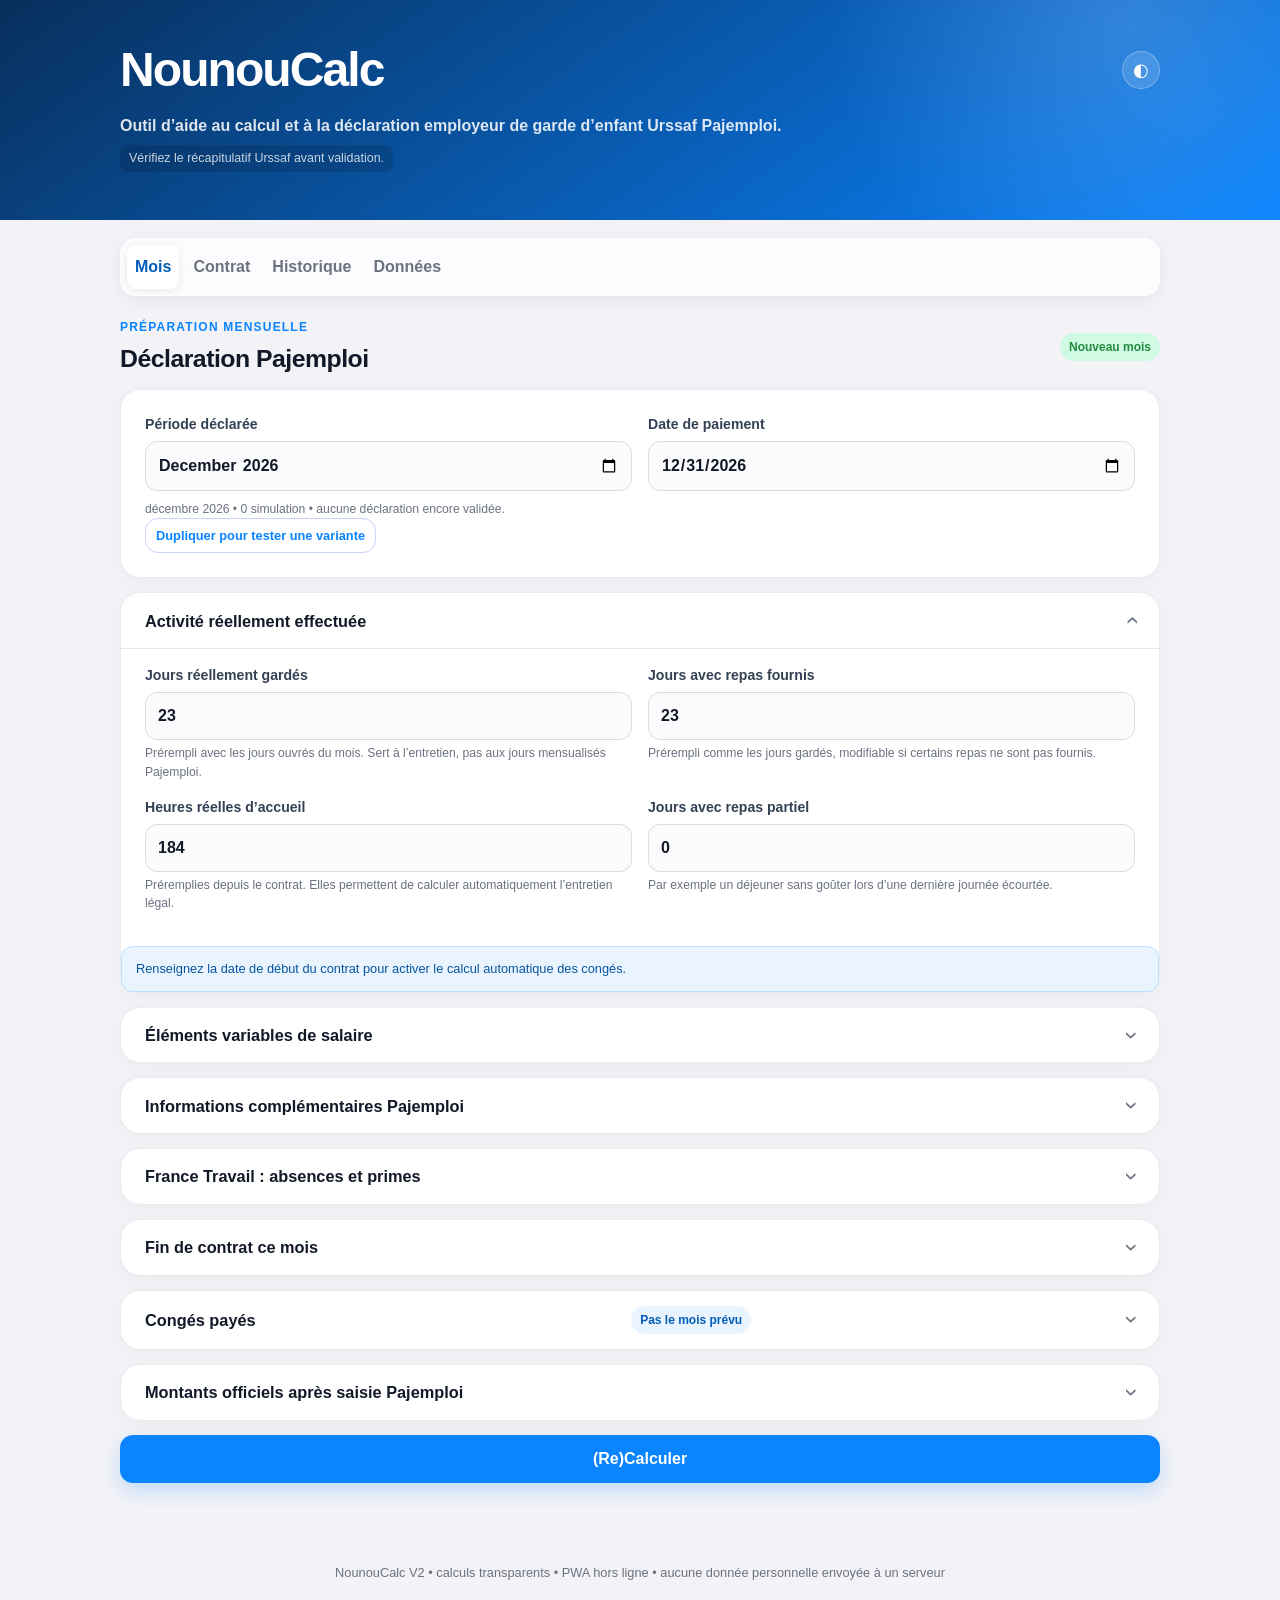
==== index.html @ 221e5086 "fix: unifier la fin de contrat et le CMG" ====
<!doctype html>
<html lang="fr">
<head>
  <meta charset="utf-8">
  <meta name="viewport" content="width=device-width, initial-scale=1">
  <meta name="theme-color" content="#0a84ff">
  <meta name="apple-mobile-web-app-capable" content="yes">
  <meta name="apple-mobile-web-app-status-bar-style" content="black-translucent">
  <meta name="apple-mobile-web-app-title" content="NounouCalc">
  <title>NounouCalc — Assistant Pajemploi</title>
  <script>
    (() => {
      const preference = localStorage.getItem("nounoucalc_theme") || "auto";
      const dark = preference === "dark" || (preference === "auto" && matchMedia("(prefers-color-scheme: dark)").matches);
      document.documentElement.dataset.theme = preference;
      document.documentElement.dataset.themeEffective = dark ? "dark" : "light";
    })();
  </script>
  <link rel="manifest" href="manifest.webmanifest">
  <link rel="icon" href="icons/app-icon.svg" type="image/svg+xml">
  <link rel="apple-touch-icon" sizes="180x180" href="icons/apple-touch-icon.png">
  <link rel="stylesheet" href="styles.css">
</head>
<body>
  <header class="hero">
    <div class="shell">
      <div class="hero-top">
        <h1>NounouCalc</h1>
        <button id="themeToggle" class="theme-toggle" type="button" aria-label="Thème automatique" title="Thème automatique">
          <span id="themeIcon" aria-hidden="true">◐</span>
        </button>
      </div>
      <p class="hero-subtitle">Outil d’aide au calcul et à la déclaration employeur de garde d’enfant Urssaf Pajemploi.</p>
      <p id="notice" class="hero-warning" role="status">Vérifiez le récapitulatif Urssaf avant validation.</p>
    </div>
  </header>

  <main class="shell">
    <nav class="tabs" aria-label="Sections">
      <button class="tab active" data-tab="monthly">
        <svg class="tab-icon" aria-hidden="true" viewBox="0 0 24 24"><path d="M7 3v3m10-3v3M4 9h16M5 5h14a1 1 0 0 1 1 1v14H4V6a1 1 0 0 1 1-1Z"/></svg>
        <span>Mois</span>
      </button>
      <button class="tab" data-tab="contract">
        <svg class="tab-icon" aria-hidden="true" viewBox="0 0 24 24"><path d="M7 3h8l4 4v14H5V3h2Zm8 0v5h4M8 12h8m-8 4h8"/></svg>
        <span>Contrat</span>
      </button>
      <button class="tab" data-tab="history">
        <svg class="tab-icon" aria-hidden="true" viewBox="0 0 24 24"><path d="M4 5h16v16H4V5Zm4-2v4m8-4v4M8 11h8m-8 4h8"/></svg>
        <span>Historique</span>
      </button>
      <button class="tab" data-tab="data">
        <svg class="tab-icon" aria-hidden="true" viewBox="0 0 24 24"><path d="M12 3v12m-4-4 4 4 4-4M5 18v3h14v-3"/></svg>
        <span>Données</span>
      </button>
    </nav>

    <section id="tab-monthly" class="tab-panel active">
      <div class="section-heading">
        <div>
          <p class="eyebrow">Préparation mensuelle</p>
          <h2>Déclaration Pajemploi</h2>
        </div>
        <span id="monthStatus" class="pill">Nouveau mois</span>
      </div>

      <div class="card">
        <div class="form-grid two">
          <label>Période déclarée
            <input id="period" type="month">
          </label>
          <label>Date de paiement
            <input id="paymentDate" type="date">
          </label>
        </div>
        <p id="periodHint" class="hint"></p>
        <button id="newSimulationButton" class="button ghost compact">Dupliquer pour tester une variante</button>
      </div>

      <details class="card collapsible" open>
        <summary>Activité réellement effectuée</summary>
        <div class="form-grid two compact-grid collapsible-body">
          <label>Jours réellement gardés
            <input id="actualDays" type="number" min="0" step="0.5">
            <small>Prérempli avec les jours ouvrés du mois. Sert à l’entretien, pas aux jours mensualisés Pajemploi.</small>
          </label>
          <label>Jours avec repas fournis
            <input id="meals" type="number" min="0" step="1">
            <small>Prérempli comme les jours gardés, modifiable si certains repas ne sont pas fournis.</small>
          </label>
          <label>Heures réelles d’accueil
            <input id="actualCareHours" type="number" min="0" step="0.25">
            <small>Préremplies depuis le contrat. Elles permettent de calculer automatiquement l’entretien légal.</small>
          </label>
          <label>Jours avec repas partiel
            <input id="partialMeals" type="number" min="0" step="1" value="0">
            <small>Par exemple un déjeuner sans goûter lors d’une dernière journée écourtée.</small>
          </label>
        </div>
        <p id="automaticLeaveInfo" class="auto-info"></p>
      </details>

      <details class="card collapsible">
        <summary>Éléments variables de salaire</summary>
        <div class="form-grid two compact-grid collapsible-body">
          <label>Heures complémentaires
            <input id="complementaryHours" type="number" min="0" step="0.25" value="0">
            <small>Au-delà du contrat et jusqu’à 45 h sur la semaine concernée.</small>
          </label>
          <label>Heures majorées supplémentaires
            <input id="extraMajorHours" type="number" min="0" step="0.25" value="0">
            <small>Heures réellement faites au-delà de 45 h, hors base mensualisée.</small>
          </label>
          <label>Déduction d’absence nette
            <input id="absenceDeductionNet" type="number" min="0" step="0.01" value="0">
            <small>À calculer selon la déduction conventionnelle.</small>
          </label>
          <label>Autre élément de salaire net
            <input id="otherSalaryNet" type="number" step="0.01" value="0">
          </label>
          <label>Indemnités kilométriques
            <input id="kilometerAllowance" type="number" min="0" step="0.01" value="0">
          </label>
          <label>Acompte déjà versé
            <input id="advancePaid" type="number" min="0" step="0.01" value="0">
          </label>
          <label>Ajustement semaines ouvrant droit aux congés
            <input id="leaveAdjustmentWeeks" type="number" step="0.01" value="0">
            <small>Laisser 0 normalement. Utiliser seulement pour corriger une absence non assimilée ou un planning particulier.</small>
          </label>
        </div>
      </details>

      <details class="card collapsible">
        <summary>Informations complémentaires Pajemploi</summary>
        <div class="form-grid three compact-grid collapsible-body">
          <label>Heures spécifiques
            <select id="specificHours"><option value="no">Non</option><option value="yes">Oui</option></select>
            <small>Entre 22 h et 6 h, dimanche ou jour férié.</small>
          </label>
          <label>Garde de plus de 24 h consécutives
            <select id="over24Hours"><option value="no">Non</option><option value="yes">Oui</option></select>
          </label>
          <label>Handicap, longue maladie ou inadaptation
            <select id="disabilityCare"><option value="no">Non</option><option value="yes">Oui</option></select>
          </label>
        </div>
      </details>

      <details class="card collapsible">
        <summary>France Travail : absences et primes</summary>
        <div class="collapsible-body">
          <p class="hint">Le temps payé exact vient du bulletin. Les autres champs sont à compléter seulement en cas d’absence, d’arrêt/suspension ou de prime distincte.</p>
          <div class="form-grid two compact-grid">
            <label>Temps de travail payé
              <input id="franceTravailPaidHours" type="number" min="0" step="0.1">
              <small>Heures exactes du bulletin pour l’attestation France Travail.</small>
            </label>
            <label>Heures non intégralement payées
              <input id="unpaidHours" type="number" min="0" step="0.25" value="0">
            </label>
            <label>Jours non intégralement payés
              <input id="unpaidDays" type="number" min="0" step="0.5" value="0">
            </label>
            <label>Nature de l’absence ou suspension
              <select id="absenceType">
                <option value="">Aucune</option>
                <option value="maladie">Arrêt maladie</option>
                <option value="maternite">Congé maternité</option>
                <option value="paternite">Congé paternité / accueil de l’enfant</option>
                <option value="adoption">Congé d’adoption</option>
                <option value="accident_travail">Accident du travail</option>
                <option value="accident_trajet">Accident de trajet</option>
                <option value="activite_partielle">Activité partielle</option>
                <option value="conge_sans_solde">Congé sans solde / convenance personnelle</option>
                <option value="conge_parental">Congé parental</option>
                <option value="autre">Autre événement</option>
              </select>
            </label>
            <label>Début de l’absence
              <input id="absenceStartDate" type="date">
            </label>
            <label>Fin de l’absence
              <input id="absenceEndDate" type="date">
            </label>
            <label>Nature de la prime
              <input id="bonusType" type="text" placeholder="Prime exceptionnelle…">
            </label>
            <label>Prime brute soumise à contributions
              <input id="bonusGross" type="number" min="0" step="0.01" value="0">
            </label>
            <label>Date de paiement de la prime
              <input id="bonusPaymentDate" type="date">
            </label>
          </div>
        </div>
      </details>

      <details class="card collapsible" id="monthlyEndCard">
        <summary>Fin de contrat ce mois</summary>
        <div class="collapsible-body">
          <div class="notice info compact-notice">
            <strong>Tout se fait dans cette dernière déclaration.</strong> Choisissez « Oui », vérifiez la date et le motif, puis utilisez le bouton « (Re)Calculer » en bas de la page. Il n’y a plus de second écran de calcul.
          </div>
          <label class="select-emphasis">S’agit-il de la dernière déclaration du contrat ?
            <select id="isEndContract"><option value="no">Non</option><option value="yes">Oui</option></select>
          </label>
          <div id="monthlyEndFields" class="hidden">
            <div class="form-grid two compact-grid">
              <label>Date de fin du contrat
                <input id="endDateMonthly" type="date">
              </label>
              <label>Motif
                <select id="endReasonMonthly">
                  <option value="employer">Retrait de l’enfant par l’employeur</option>
                  <option value="employee">Démission de la salariée</option>
                  <option value="death">Décès de l’enfant</option>
                  <option value="serious">Faute grave ou lourde</option>
                  <option value="approval">Retrait ou suspension d’agrément</option>
                  <option value="cdd">Fin de CDD</option>
                  <option value="agreement">Autre motif</option>
                </select>
              </label>
              <label>Date de notification de la rupture
                <input id="terminationNotificationDate" type="date">
              </label>
              <label>Situation du préavis
                <select id="noticeStatus">
                  <option value="performed">Préavis effectué et payé</option>
                  <option value="partial">Préavis partiellement effectué</option>
                  <option value="not_performed_paid">Non effectué mais payé</option>
                  <option value="not_performed_unpaid">Non effectué et non payé à la demande de la salariée</option>
                  <option value="not_applicable">Pas de préavis applicable</option>
                </select>
              </label>
              <label>Premier jour du préavis
                <input id="noticeStartDate" type="date">
              </label>
              <label>Dernier jour du préavis
                <input id="noticeEndDate" type="date">
              </label>
            </div>
            <div id="endAutoInfo" class="auto-info"></div>
            <details class="nested-details">
              <summary>Montants calculés automatiquement et détails Pajemploi</summary>
              <div class="form-grid two compact-grid end-fields collapsible-body">
              <label>Prime de précarité nette
                <input id="precariousnessNet" type="number" min="0" step="0.01">
                <small>CDD uniquement.</small>
              </label>
              <label>Indemnité compensatrice de congés payés nette
                <input id="endingCpNetMonthly" type="number" min="0" step="0.01">
              </label>
              <label>Jours de congés soldés
                <input id="endingCpDays" type="number" min="0" step="0.5">
              </label>
              <label>Indemnité compensatrice de préavis nette
                <input id="noticeCompensationNet" type="number" min="0" step="0.01" value="0">
              </label>
              <label>Indemnité de rupture nette
                <input id="ruptureIndemnityNet" type="number" min="0" step="0.01">
              </label>
              <label>Régularisation de salaire nette
                <input id="endingRegularizationNet" type="number" min="0" step="0.01" value="0">
              </label>
              <label>Heures de régularisation à ajouter
                <input id="endingRegularizationHours" type="number" min="0" step="0.01" value="0" readonly>
                <small>Calculées depuis les heures réelles de l’historique.</small>
              </label>
              <label>Jours de régularisation à ajouter
                <input id="endingRegularizationDays" type="number" min="0" step="0.01" value="0" readonly>
                <small>Ajoutés aux jours mensualisés, avec plafond Pajemploi de 31 jours.</small>
              </label>
              </div>
            </details>
            <details class="nested-details">
              <summary>Montants bruts pour France Travail</summary>
              <div class="form-grid two compact-grid collapsible-body">
                <label>Indemnité compensatrice de congés payés brute
                  <input id="endingCpGross" type="number" min="0" step="0.01">
                  <small>Calculée automatiquement ; à vérifier ensuite sur le solde Pajemploi.</small>
                </label>
                <label>Prime de précarité brute
                  <input id="precariousnessGross" type="number" min="0" step="0.01">
                </label>
                <label>Indemnité légale ou conventionnelle de rupture
                  <input id="legalRuptureAmount" type="number" min="0" step="0.01">
                </label>
                <label>Autres indemnités de rupture hors congés et préavis
                  <input id="otherTerminationGross" type="number" min="0" step="0.01" value="0">
                </label>
              </div>
            </details>
            <p class="hint">Les montants sont recalculés automatiquement lorsque vous appuyez sur « (Re)Calculer ». Ils restent modifiables dans le détail si le simulateur officiel Pajemploi fournit une valeur différente.</p>
          </div>
        </div>
      </details>

      <details class="card collapsible" id="cpCard">
        <summary class="card-title-line">
          <span>Congés payés</span>
          <span id="cpMonthPill" class="pill subtle"></span>
        </summary>
        <div class="form-grid two compact-grid collapsible-body">
          <label>Jours de congés payés à déclarer
            <input id="cpDaysDeclared" type="number" min="0" max="30" step="0.5" value="0">
          </label>
          <label>Montant net de congés payé
            <input id="cpPaidNet" type="number" min="0" step="0.01" value="0">
          </label>
          <label>Période d’acquisition des droits payés
            <select id="cpReferenceKey"></select>
            <small>En juin, il s’agit normalement de la période terminée le 31 mai.</small>
          </label>
        </div>
        <p id="cpHint" class="hint"></p>
      </details>

      <details class="card collapsible">
        <summary>Montants officiels après saisie Pajemploi</summary>
        <div class="collapsible-body">
        <p class="hint">Ces trois montants sont facultatifs et se recopient après la déclaration. Ils ne servent pas à confirmer une simulation.</p>
        <label>Salaire brut officiel du mois <span class="optional">(facultatif)</span>
          <input id="officialGross" type="number" min="0" step="0.01" placeholder="À recopier après la déclaration">
          <small>Montant du bulletin Pajemploi. Il est utilisé pour toute la durée du contrat, mois de fin compris.</small>
        </label>
        <div class="form-grid two compact-grid">
          <label>CMG rémunération calculé par Pajemploi <span class="optional">(après validation)</span>
            <input id="officialCmg" type="number" min="0" step="0.01">
          </label>
          <label>Montant réellement prélevé par Pajemploi+ <span class="optional">(après validation)</span>
            <input id="officialPajemploiDebit" type="number" min="0" step="0.01">
          </label>
        </div>
        <label>Note du mois <span class="optional">(facultatif)</span>
          <textarea id="monthNote" rows="2" placeholder="Adaptation, absence, régularisation…"></textarea>
        </label>
        </div>
      </details>

      <button id="calculateButton" class="button primary">(Re)Calculer</button>

      <section id="results" class="results hidden" aria-live="polite">
        <div class="section-heading">
          <div>
            <p class="eyebrow">Copie de saisie</p>
            <h2>Valeurs à reporter sur Pajemploi</h2>
          </div>
          <button id="printMonthly" class="button ghost compact">Imprimer</button>
        </div>

        <div id="officialConfirmation" class="card official-confirmation">
          <div>
            <strong id="officialConfirmationTitle">Simulation non confirmée</strong>
            <p id="officialConfirmationText">Comparez les valeurs ci-dessous à Pajemploi, puis confirmez uniquement la version réellement saisie.</p>
          </div>
          <button id="confirmOfficialButton" class="button secondary" type="button">Confirmer la saisie sur Pajemploi</button>
        </div>

        <div class="declaration-grid">
          <article class="metric featured">
            <span>Jours d’activité mensualisés</span>
            <strong id="outDeclaredDays">—</strong>
            <small id="outExactDays"></small>
          </article>
          <article class="metric">
            <span>Heures normales mensualisées</span>
            <strong id="outNormalHours">—</strong>
            <small id="outExactNormalHours"></small>
          </article>
          <article class="metric">
            <span>Heures complémentaires</span>
            <strong id="outComplementaryHours">—</strong>
          </article>
          <article class="metric">
            <span>Heures majorées</span>
            <strong id="outMajorHours">—</strong>
            <small id="outMajorBreakdown"></small>
          </article>
          <article class="metric">
            <span>Jours de congés payés</span>
            <strong id="outCpDays">—</strong>
          </article>
          <article class="metric featured">
            <span>Salaire net déclaré</span>
            <strong id="outNetSalary">—</strong>
            <small>Hors indemnités d’entretien et de repas</small>
          </article>
          <article class="metric">
            <span id="outCmgLabel">CMG rémunération estimé</span>
            <strong id="outCmg">—</strong>
            <small>Estimation 2026, le calcul Pajemploi fait foi</small>
          </article>
          <article class="metric featured">
            <span>Reste à charge estimé après CMG</span>
            <strong id="outFamilyCost">—</strong>
            <small id="outCmgDetail"></small>
          </article>
        </div>

        <div id="outEndBreakdownCard" class="card breakdown hidden">
          <h3>Rubrique « Indemnités de fin de contrat »</h3>
          <div id="outEndBreakdown"></div>
        </div>

        <div class="card breakdown">
          <h3>Détail du calcul du salaire</h3>
          <div id="salaryBreakdown"></div>
        </div>

        <div class="totals">
          <div><span>Indemnité d’entretien</span><strong id="outMaintenance">—</strong></div>
          <div><span>Indemnité de repas</span><strong id="outMeals">—</strong></div>
          <div><span>Indemnités kilométriques</span><strong id="outKilometers">—</strong></div>
          <div><span>Acompte déjà versé</span><strong id="outAdvance">—</strong></div>
          <div class="grand-total"><span>Total à verser</span><strong id="outTotal">—</strong></div>
        </div>

        <div class="card breakdown">
          <h3>Questions complémentaires</h3>
          <div id="additionalAnswers"></div>
        </div>

        <div class="card cp-summary">
          <h3>Compteur de congés — <span id="outReferencePeriod"></span></h3>
          <div class="progress"><span id="cpProgress"></span></div>
          <p>Ce mois : <strong id="outCpMonthAcquired">—</strong> jours bruts acquis automatiquement.</p>
          <p>Période : <strong id="outCpAcquired">—</strong> jours acquis, dont <strong id="outCpPaid">—</strong> jours déjà déclarés payés.</p>
          <p>Depuis le début du contrat : <strong id="outCpGlobalAcquired">—</strong> acquis • <strong id="outCpGlobalPaid">—</strong> payés • <strong id="outCpGlobalRemaining">—</strong> restant à rémunérer.</p>
        </div>
      </section>
    </section>

    <section id="tab-contract" class="tab-panel">
      <div class="section-heading">
        <div>
          <p class="eyebrow">Paramètres durables</p>
          <h2>Contrat et données administratives</h2>
        </div>
        <button id="calculationInfoButton" class="calculation-info-button" type="button" aria-haspopup="dialog" aria-controls="calculationInfoModal">
          <span aria-hidden="true">i</span>
          <strong>Règles de calcul</strong>
        </button>
      </div>

      <div class="card">
        <h3>Contrat</h3>
        <div class="form-grid two">
          <label>Date de début du contrat
            <input id="startDate" type="date">
          </label>
          <label>Nature du contrat
            <select id="contractType">
              <option value="CDI">CDI</option>
              <option value="CDD">CDD</option>
            </select>
          </label>
          <label>Numéro de contrat France Travail
            <input id="contractNumber" type="text" value="00000">
            <small>France Travail demande « 00000 » si aucun numéro n’existe.</small>
          </label>
          <label>Dernier emploi tenu
            <input id="lastJobTitle" type="text" value="Assistante maternelle agréée">
          </label>
          <label>Semaines programmées sur 12 mois
            <input id="weeksPerYear" type="number" min="1" max="52" step="1" value="46">
            <small>52 semaines, ou 46 semaines et moins.</small>
          </label>
          <label>Jours d’accueil par semaine
            <input id="daysPerWeek" type="number" min="0.5" max="7" step="0.5" value="5">
          </label>
          <label>Heures normales par semaine
            <input id="normalHoursPerWeek" type="number" min="0" max="45" step="0.25" value="40">
            <small>Part contractuelle jusqu’à 45 h.</small>
          </label>
          <label>Heures majorées contractuelles par semaine
            <input id="majorHoursPerWeek" type="number" min="0" step="0.25" value="0">
            <small>Part contractuelle au-delà de 45 h.</small>
          </label>
        </div>
        <div id="contractPreview" class="formula-preview"></div>
      </div>

      <div class="card">
        <h3>Rémunération</h3>
        <div class="form-grid three">
          <label>Taux horaire net
            <input id="netHourlyRate" type="number" min="0" step="0.01" value="4">
          </label>
          <label>Taux horaire brut estimé
            <input id="grossHourlyRate" type="number" min="0" step="0.0001" readonly>
            <small>Calculé automatiquement à partir du net. Le brut du bulletin Pajemploi reste prioritaire.</small>
          </label>
          <label>Majoration au-delà de 45 h
            <input id="majorMarkup" type="number" min="0" step="0.01" value="25">
            <small>Pourcentage prévu au contrat.</small>
          </label>
          <label>Majoration heures complémentaires
            <input id="complementaryMarkup" type="number" min="0" step="0.01" value="0">
            <small>Seulement si elle est écrite au contrat.</small>
          </label>
          <label>Entretien contractuel / journée habituelle
            <input id="maintenanceRate" type="number" min="0" step="0.01" value="0">
            <small>Laisser 0 pour appliquer automatiquement le minimum légal selon les heures réelles.</small>
          </label>
          <label>Repas complet / jour
            <input id="mealRate" type="number" min="0" step="0.01" value="4">
          </label>
          <label>Repas partiel / jour
            <input id="partialMealRate" type="number" min="0" step="0.01" value="0">
            <small>Facultatif : déjeuner ou goûter seul, selon le contrat.</small>
          </label>
          <label>Enfants de moins de 15 ans à charge de la salariée
            <input id="employeeDependentChildrenUnder15" type="number" min="0" step="1" value="0">
            <small>Pour les éventuels 2 jours supplémentaires par enfant, dans la limite de 30 jours.</small>
          </label>
        </div>
      </div>

      <div class="card">
        <h3>Modalité de paiement des congés</h3>
        <div class="form-grid two">
          <label>Mode prévu au contrat
            <select id="cpPaymentMode">
              <option value="june">En une fois au mois choisi</option>
              <option value="main_leave">Lors de la prise principale</option>
              <option value="as_taken">Au fur et à mesure de la prise</option>
              <option value="included_52">Accueil sur 52 semaines</option>
            </select>
          </label>
          <label>Mois du versement unique
            <select id="cpPaymentMonth">
              <option value="1">Janvier</option><option value="2">Février</option>
              <option value="3">Mars</option><option value="4">Avril</option>
              <option value="5">Mai</option><option value="6" selected>Juin</option>
              <option value="7">Juillet</option><option value="8">Août</option>
              <option value="9">Septembre</option><option value="10">Octobre</option>
              <option value="11">Novembre</option><option value="12">Décembre</option>
            </select>
          </label>
        </div>
      </div>

      <div class="card">
        <h3>Identité</h3>
        <div class="form-grid two">
          <label>Employeur
            <input id="employerName" type="text" placeholder="Prénom Nom">
          </label>
          <label>N° Pajemploi employeur
            <input id="employerPajemploi" type="text">
          </label>
          <label>Téléphone employeur
            <input id="employerPhone" type="tel">
          </label>
          <label>Date de naissance employeur
            <input id="employerBirthDate" type="date">
          </label>
          <label>Adresse employeur
            <textarea id="employerAddress" rows="2"></textarea>
          </label>
          <label>Second employeur <span class="optional">(facultatif)</span>
            <input id="secondaryEmployerName" type="text" placeholder="Prénom Nom">
          </label>
          <label>Téléphone second employeur
            <input id="secondaryEmployerPhone" type="tel">
          </label>
          <label>Date de naissance second employeur
            <input id="secondaryEmployerBirthDate" type="date">
          </label>
          <label>Adresse second employeur
            <textarea id="secondaryEmployerAddress" rows="2"></textarea>
          </label>
          <label>Assistante maternelle
            <input id="employeeName" type="text" placeholder="Prénom Nom">
          </label>
          <label>N° salarié / Sécurité sociale
            <input id="employeeNumber" type="text">
          </label>
          <label>Adresse assistante maternelle
            <textarea id="employeeAddress" rows="2"></textarea>
          </label>
          <label>Date de naissance assistante maternelle
            <input id="employeeBirthDate" type="date">
          </label>
          <label>Lieu de naissance
            <input id="employeeBirthPlace" type="text">
          </label>
          <label>Département de naissance
            <input id="employeeBirthDepartment" type="text" placeholder="95">
          </label>
          <label>Nationalité
            <select id="employeeNationality">
              <option value="france">Française</option>
              <option value="ue">Union européenne</option>
              <option value="eee">EEE hors UE</option>
              <option value="hors_ue_eee">Hors UE / EEE</option>
            </select>
          </label>
          <label>Caisse de retraite complémentaire
            <input id="employeeRetirementFund" type="text" value="Régime unifié AGIRC-ARRCO">
          </label>
          <label>N° d’agrément
            <input id="approvalNumber" type="text">
          </label>
          <label>Enfant gardé
            <input id="childName" type="text" value="Noa">
          </label>
          <label>Date de naissance de l’enfant
            <input id="childBirthDate" type="date">
          </label>
        </div>
      </div>

      <div class="card">
        <h3>Estimation du CMG emploi direct</h3>
        <div class="form-grid three">
          <label>Appliquer ces ressources à partir de
            <input id="cmgEffectivePeriod" type="month">
            <small>Les mois antérieurs conservent leur ancien barème et leurs montants confirmés.</small>
          </label>
          <label>Ressources annuelles CAF de l’année N−2
            <input id="annualResourcesN2" type="number" min="0" step="1">
            <small>Montant “ressources prises en compte pour le CMG” visible dans Mon Compte CAF, pas le quotient familial.</small>
          </label>
          <label>Nombre d’enfants à charge
            <input id="dependentChildren" type="number" min="1" max="20" step="1" value="1">
          </label>
          <label>Un enfant ouvre droit à l’AEEH
            <select id="aeeh"><option value="no">Non</option><option value="yes">Oui</option></select>
          </label>
        </div>
        <p class="hint">Pour une déclaration en 2026, la CAF utilise en principe les ressources 2024 (N−2), mensualisées. Sans ce montant, NounouCalc n’affiche plus de faux reste à charge. Le résultat reste une estimation : Pajemploi calcule le montant définitif.</p>
        <details class="nested-details">
          <summary>Historique des ressources CMG</summary>
          <div id="cmgHistoryList" class="collapsible-body"></div>
        </details>
      </div>

      <button id="saveContractButton" class="button primary">Enregistrer le contrat</button>
    </section>

    <section id="tab-history" class="tab-panel">
      <div class="section-heading">
        <div>
          <p class="eyebrow">Archive locale</p>
          <h2>Historique des déclarations</h2>
        </div>
        <button id="printDossierButton" class="button secondary compact">Imprimer le dossier employeur</button>
      </div>
      <div id="historyEmpty" class="empty">Aucune déclaration enregistrée.</div>
      <div id="historyList" class="history-list"></div>
    </section>

    <section id="tab-data" class="tab-panel">
      <div class="section-heading">
        <div>
          <p class="eyebrow">Portabilité</p>
          <h2>Sauvegarde des données</h2>
        </div>
      </div>
      <div class="card">
        <p>Exporter ou restaurer une copie complète du contrat, des réglages, des simulations et de tous les mois enregistrés.</p>
        <div class="button-row">
          <button id="exportButton" class="button primary">Exporter la sauvegarde JSON</button>
          <label class="button secondary file-button">Importer une sauvegarde
            <input id="importFile" type="file" accept="application/json">
          </label>
        </div>
      </div>
      <div class="card danger-zone">
        <h3>Zone sensible</h3>
        <button id="resetButton" class="button danger">Effacer toutes les données locales</button>
      </div>
    </section>
  </main>

  <div id="calculationInfoModal" class="info-modal" role="dialog" aria-modal="true" aria-labelledby="calculationInfoTitle" aria-hidden="true" hidden>
    <div class="info-modal-sheet">
      <header class="info-modal-header">
        <div>
          <p class="eyebrow">Mémo officiel</p>
          <h2 id="calculationInfoTitle">Comprendre les calculs</h2>
        </div>
        <button id="closeCalculationInfo" class="info-modal-close" type="button" aria-label="Fermer les règles de calcul">×</button>
      </header>

      <div class="info-modal-content">
        <p class="info-modal-intro">
          NounouCalc conserve les valeurs exactes pour calculer le salaire, puis applique seulement à la fin les arrondis nécessaires aux cases entières de Pajemploi.
        </p>

        <article class="calculation-rule">
          <span class="calculation-rule-number">1</span>
          <div>
            <h3>Mensualisation du contrat</h3>
            <p>Sur 52 semaines : base hebdomadaire × 52 ÷ 12. Sur 46 semaines ou moins : base hebdomadaire × semaines programmées ÷ 12. Les décimales restent utilisées pour calculer le salaire.</p>
            <div class="formula-chip">Exemple : 5 jours × 46 ÷ 12 = 19,1667 jours mensualisés</div>
            <a href="https://www.urssaf.fr/accueil/particulier/particulier-employeur/embaucher-un-salarie/remunerer-salarie-domicile.html" target="_blank" rel="noopener noreferrer">Voir les exemples officiels Urssaf <span aria-hidden="true">↗</span></a>
          </div>
        </article>

        <article class="calculation-rule">
          <span class="calculation-rule-number">2</span>
          <div>
            <h3>Jours d’activité à déclarer</h3>
            <p>Pour une garde mensualisée, Pajemploi demande les jours mensualisés, pas les jours réellement gardés. NounouCalc arrondit le résultat à l’entier supérieur pour la case Pajemploi.</p>
            <div class="formula-chip">19,1667 jours → 20 jours à déclarer</div>
            <p class="rule-note">Les jours réellement gardés restent séparés : ils servent notamment aux indemnités d’entretien et de repas.</p>
            <a href="https://www.urssaf.fr/accueil/services/services-particuliers/service-pajemploi/declarer-service-pajemploi.html" target="_blank" rel="noopener noreferrer">Lire « Comment déclarer avec Pajemploi ? » <span aria-hidden="true">↗</span></a>
          </div>
        </article>

        <article class="calculation-rule">
          <span class="calculation-rule-number">3</span>
          <div>
            <h3>Heures normales mensualisées</h3>
            <p>Les heures exactes servent au salaire. Pour la case entière Pajemploi, les heures mensualisées sont arrondies à l’entier le plus proche.</p>
            <div class="formula-chip">40 h × 46 ÷ 12 = 153,3333 h → 153 h à déclarer</div>
            <a href="https://www.urssaf.fr/accueil/particulier/particulier-employeur/embaucher-un-salarie/remunerer-salarie-domicile.html" target="_blank" rel="noopener noreferrer">Voir les formules Urssaf <span aria-hidden="true">↗</span></a>
          </div>
        </article>

        <article class="calculation-rule">
          <span class="calculation-rule-number">4</span>
          <div>
            <h3>Salaire net mensuel</h3>
            <p>Le salaire est calculé avec les heures mensuelles exactes, avant l’arrondi déclaratif. Les heures complémentaires et les heures majorées sont ajoutées séparément avec leur taux applicable.</p>
            <div class="formula-chip">Salaire = heures exactes × taux net + majorations − déductions</div>
            <a href="https://www.urssaf.fr/accueil/services/services-particuliers/service-pajemploi/declarer-service-pajemploi.html" target="_blank" rel="noopener noreferrer">Consulter le guide de déclaration Urssaf <span aria-hidden="true">↗</span></a>
          </div>
        </article>

        <article class="calculation-rule">
          <span class="calculation-rule-number">5</span>
          <div>
            <h3>Heures complémentaires et majorées</h3>
            <p>Les heures faites au-delà du contrat jusqu’à 45 heures hebdomadaires sont complémentaires. Celles effectuées au-delà de 45 heures sont majorées. Pajemploi possède une case distincte pour chacune.</p>
            <a href="https://www.urssaf.fr/accueil/services/services-particuliers/service-pajemploi/declarer-service-pajemploi.html" target="_blank" rel="noopener noreferrer">Voir les champs Pajemploi officiels <span aria-hidden="true">↗</span></a>
          </div>
        </article>

        <article class="calculation-rule">
          <span class="calculation-rule-number">6</span>
          <div>
            <h3>Indemnité d’entretien</h3>
            <p>Elle est calculée avec les heures réellement gardées. NounouCalc retient le montant le plus favorable entre le minimum légal proratisé, le plancher journalier de 2,65 € et le montant contractuel proratisé.</p>
            <div class="formula-chip">Minimum 9 h : 3,83 € de janvier à mai 2026, puis 3,92 € depuis juin 2026</div>
            <a href="https://www.urssaf.fr/accueil/outils-documentation/taux-baremes/taux-baremes-assistant-maternel.html" target="_blank" rel="noopener noreferrer">Consulter le barème Urssaf à jour <span aria-hidden="true">↗</span></a>
          </div>
        </article>

        <article class="calculation-rule">
          <span class="calculation-rule-number">7</span>
          <div>
            <h3>Repas et autres indemnités</h3>
            <p>Il n’existe pas de tarif national unique pour les repas. L’application multiplie le nombre réel de repas complets ou partiels par les tarifs inscrits au contrat. Aucun repas n’est compté lorsqu’il est fourni par le parent.</p>
            <a href="https://www.urssaf.fr/files/live/sites/urssaffr/files/outils-documentation/formulaires-modeles/Contrat-CDI-Pajemploi-Ama.pdf" target="_blank" rel="noopener noreferrer">Voir le modèle officiel de contrat Pajemploi <span aria-hidden="true">↗</span></a>
          </div>
        </article>

        <article class="calculation-rule">
          <span class="calculation-rule-number">8</span>
          <div>
            <h3>Congés payés</h3>
            <p>Une période complète ouvre 2,5 jours ouvrables par mois effectif. En année incomplète, l’acquisition est calculée par équivalents de quatre semaines. À la clôture de la période, les jours acquis sont arrondis au jour supérieur.</p>
            <p>Le montant payé est le plus favorable entre le maintien de salaire et le dixième de la rémunération brute de référence.</p>
            <a href="https://www.urssaf.fr/accueil/particulier/particulier-employeur/gerer-les-absences/gestion-conges-payes.html" target="_blank" rel="noopener noreferrer">Lire les règles de congés Urssaf <span aria-hidden="true">↗</span></a>
          </div>
        </article>

        <article class="calculation-rule">
          <span class="calculation-rule-number">9</span>
          <div>
            <h3>Absence non rémunérée</h3>
            <p>La déduction ne se fait pas avec une simple valeur journalière moyenne. Elle compare les heures d’absence aux heures qui auraient réellement dû être effectuées dans le mois.</p>
            <div class="formula-chip">Salaire mensualisé − (salaire mensualisé × heures d’absence ÷ heures prévues dans le mois)</div>
            <a href="https://www.urssaf.fr/accueil/particulier/particulier-employeur/embaucher-un-salarie/contrat-travail-salarie-domicile.html" target="_blank" rel="noopener noreferrer">Voir la formule officielle Urssaf <span aria-hidden="true">↗</span></a>
          </div>
        </article>

        <article class="calculation-rule">
          <span class="calculation-rule-number">10</span>
          <div>
            <h3>Fin de contrat</h3>
            <p>Les congés restants sont recalculés jusqu’à la date de fin. Sur 46 semaines ou moins, la régularisation ne peut être qu’à l’avantage de la salariée.</p>
            <p>À partir de neuf mois, l’indemnité de rupture d’un CDI correspond à 1/80 de tous les salaires bruts reçus pendant le contrat, mois de fin inclus. Les éléments ayant le caractère de salaire entrent dans cette base une seule fois. Si le brut officiel du dernier mois contient déjà la régularisation, elle n’est pas rajoutée. Les congés compensateurs présentés séparément par Pajemploi sont ajoutés. Entretien, repas et indemnité de rupture elle-même sont exclus.</p>
            <div class="formula-chip">Base = salaires bruts de toute la période + éléments bruts séparés non déjà compris</div>
            <p>Lorsqu’une régularisation de salaire est due, ses heures et jours non encore déclarés sont ajoutés aux valeurs mensualisées du dernier mois. Le nombre de jours est limité à 31, maximum accepté par Pajemploi.</p>
            <div class="formula-chip">Heures à ajouter = régularisation nette ÷ taux horaire net normal</div>
            <a href="https://www.service-public.gouv.fr/particuliers/vosdroits/F16842" target="_blank" rel="noopener noreferrer">Consulter la fiche officielle Service-Public <span aria-hidden="true">↗</span></a>
          </div>
        </article>

        <article class="calculation-rule">
          <span class="calculation-rule-number">11</span>
          <div>
            <h3>CMG et reste à charge</h3>
            <p>Depuis septembre 2025, le CMG emploi direct dépend des ressources CAF N−2, du nombre d’enfants à charge, du nombre d’heures et du coût horaire réel, qui inclut salaire, entretien et repas. Les éléments de fin soumis à cotisations sont pris en compte même lorsqu’ils ont leur propre case. Seule l’indemnité de rupture, déclarée séparément et exonérée, reste hors CMG. Pour 2026, NounouCalc utilise le coût horaire de référence de 4,91 € et le plafond assistant maternel de 8,09 €.</p>
            <p>Chaque nouveau montant de ressources est enregistré avec son mois d’effet. Il ne modifie jamais les déclarations Pajemploi déjà confirmées et ne s’applique qu’aux mois concernés et suivants.</p>
            <p class="rule-note">Les ressources sont indispensables. Si elles ne sont pas renseignées, l’application affiche « À renseigner » au lieu d’utiliser arbitrairement la borne minimale.</p>
            <a href="https://www.urssaf.fr/accueil/particulier/particulier-employeur/declarer-votre-salarie/particulier-aides-exonerations.html" target="_blank" rel="noopener noreferrer">Voir la formule officielle Urssaf <span aria-hidden="true">↗</span></a>
          </div>
        </article>

        <div class="info-modal-warning">
          Ces résumés expliquent les calculs de NounouCalc. En cas de situation particulière ou d’écart, le récapitulatif et le bulletin produits par l’Urssaf service Pajemploi restent la référence.
        </div>
      </div>
    </div>
  </div>

  <footer class="shell">
    <p>NounouCalc V2 • calculs transparents • PWA hors ligne • aucune donnée personnelle envoyée à un serveur</p>
  </footer>

  <template id="historyItemTemplate">
    <article class="history-item">
      <div>
        <strong class="history-period"></strong>
        <span class="history-note"></span>
      </div>
      <div class="history-numbers"></div>
      <div class="history-actions">
        <button class="button ghost compact history-edit">Ouvrir</button>
        <button class="button secondary compact history-official">Valider Pajemploi</button>
        <button class="button danger ghost compact history-delete">Supprimer</button>
      </div>
    </article>
  </template>

  <script type="module" src="app.js"></script>
</body>
</html>
---- styles.css ----
:root {
  --ink: #111827;
  --muted: #6b7280;
  --line: #e5e7eb;
  --surface: #fff;
  --canvas: #f2f2f7;
  --primary: #0a84ff;
  --primary-dark: #0066cc;
  --primary-soft: #eaf4ff;
  --green: #248a3d;
  --danger: #b42318;
  --warning: #92400e;
  --shadow: 0 8px 26px rgba(15, 23, 42, .06);
}

* { box-sizing: border-box; }
html { scroll-behavior: smooth; }
body {
  margin: 0;
  color: var(--ink);
  background: var(--canvas);
  font-family: Inter, ui-sans-serif, -apple-system, BlinkMacSystemFont, "Segoe UI", sans-serif;
  line-height: 1.5;
  -webkit-text-size-adjust: 100%;
}
.shell { width: min(1040px, calc(100% - 32px)); margin-inline: auto; }
.hero {
  color: white;
  padding: 34px 0 48px;
  background:
    radial-gradient(circle at 88% 10%, rgba(255,255,255,.16), transparent 26%),
    linear-gradient(145deg, #082f5c, #0a84ff);
}
.hero h1 { margin: 0; font-size: clamp(1.9rem, 7vw, 3rem); letter-spacing: -.04em; }
.hero p { max-width: 760px; color: rgba(255,255,255,.86); }
.hero-top { display: flex; align-items: center; justify-content: space-between; gap: 14px; }
.hero-subtitle { margin: 8px 0 0; font-weight: 650; }
.hero-warning {
  width: fit-content;
  margin: 7px 0 0;
  padding: 4px 9px;
  border-radius: 8px;
  color: rgba(255,255,255,.78) !important;
  background: rgba(0,0,0,.13);
  font-size: .78rem;
}
.theme-toggle {
  display: grid;
  flex: 0 0 auto;
  width: 38px;
  height: 38px;
  place-items: center;
  border: 1px solid rgba(255,255,255,.28);
  border-radius: 999px;
  color: white;
  background: rgba(255,255,255,.14);
  font: inherit;
  font-size: 18px;
  cursor: pointer;
  backdrop-filter: blur(12px);
  -webkit-backdrop-filter: blur(12px);
}
.theme-toggle:active { transform: scale(.94); }
.eyebrow {
  margin: 0 0 4px;
  color: var(--primary);
  font-size: .75rem;
  font-weight: 800;
  letter-spacing: .1em;
  text-transform: uppercase;
}
.hero .eyebrow { color: rgba(255,255,255,.7); }
main { padding-bottom: 48px; }
.notice {
  padding: 14px 16px;
  border: 1px solid rgba(10,132,255,.18);
  border-radius: 16px;
  color: #064f96;
  background: rgba(255,255,255,.9);
  box-shadow: 0 6px 22px rgba(15,23,42,.05);
}
.notice.warning { margin-bottom: 16px; color: var(--warning); border-color: #fed7aa; background: #fff7ed; }
.tabs {
  display: flex;
  gap: 6px;
  margin: 18px 0;
  padding: 6px;
  overflow-x: auto;
  border: 1px solid rgba(255,255,255,.7);
  border-radius: 16px;
  background: rgba(255,255,255,.72);
  box-shadow: 0 4px 18px rgba(15,23,42,.06);
  backdrop-filter: saturate(180%) blur(18px);
  -webkit-backdrop-filter: saturate(180%) blur(18px);
  scroll-snap-type: x proximity;
  -webkit-overflow-scrolling: touch;
  scrollbar-width: none;
}
.tabs::-webkit-scrollbar { display: none; }
.tab {
  min-width: 0;
  padding: 10px 8px;
  border: 0;
  border-radius: 9px;
  color: var(--muted);
  background: transparent;
  font: inherit;
  font-weight: 700;
  cursor: pointer;
  scroll-snap-align: start;
}
.tab-icon {
  display: none;
  width: 23px;
  height: 23px;
  fill: none;
  stroke: currentColor;
  stroke-width: 1.8;
  stroke-linecap: round;
  stroke-linejoin: round;
}
.tab.active { color: #005eb8; background: white; box-shadow: 0 2px 8px rgba(15,23,42,.08); }
.tab-panel { display: none; }
.tab-panel.active { display: block; animation: reveal .18s ease-out; }
@keyframes reveal { from { opacity: 0; transform: translateY(5px); } }
.section-heading {
  display: flex;
  align-items: center;
  justify-content: space-between;
  gap: 16px;
  margin: 22px 0 12px;
}
.calculation-info-button {
  display: inline-flex;
  min-height: 40px;
  flex: 0 0 auto;
  align-items: center;
  gap: 8px;
  padding: 7px 12px 7px 8px;
  border: 0;
  border-radius: 999px;
  color: white;
  background: var(--primary);
  box-shadow: 0 5px 16px rgba(10,132,255,.24);
  font: inherit;
  font-size: .8rem;
  cursor: pointer;
}
.calculation-info-button > span {
  display: grid;
  width: 25px;
  height: 25px;
  place-items: center;
  border: 2px solid rgba(255,255,255,.9);
  border-radius: 50%;
  font-family: Georgia, serif;
  font-size: .95rem;
  font-weight: 800;
  line-height: 1;
}
.calculation-info-button:active { transform: scale(.97); }
body.info-modal-open { overflow: hidden; }
.info-modal {
  position: fixed;
  z-index: 100;
  inset: 0;
  display: grid;
  place-items: center;
  padding: 18px;
  background: rgba(10,18,30,.48);
  backdrop-filter: blur(16px);
  -webkit-backdrop-filter: blur(16px);
}
.info-modal[hidden] { display: none; }
.info-modal-sheet {
  display: flex;
  width: min(760px, 100%);
  max-height: min(920px, calc(100dvh - 36px));
  flex-direction: column;
  overflow: hidden;
  border: 1px solid rgba(255,255,255,.65);
  border-radius: 28px;
  background: var(--canvas);
  box-shadow: 0 24px 70px rgba(15,23,42,.28);
}
.info-modal-header {
  z-index: 1;
  display: flex;
  flex: 0 0 auto;
  align-items: center;
  justify-content: space-between;
  gap: 16px;
  padding: 18px 20px 15px;
  border-bottom: 1px solid var(--line);
  background: color-mix(in srgb, var(--canvas) 88%, transparent);
  backdrop-filter: saturate(180%) blur(20px);
  -webkit-backdrop-filter: saturate(180%) blur(20px);
}
.info-modal-header h2 { font-size: 1.35rem; }
.info-modal-close {
  display: grid;
  width: 38px;
  height: 38px;
  flex: 0 0 auto;
  place-items: center;
  border: 0;
  border-radius: 50%;
  color: var(--muted);
  background: rgba(118,118,128,.14);
  font: inherit;
  font-size: 1.65rem;
  line-height: 1;
  cursor: pointer;
}
.info-modal-content {
  overflow-y: auto;
  padding: 16px 18px max(26px, env(safe-area-inset-bottom));
  overscroll-behavior: contain;
  -webkit-overflow-scrolling: touch;
}
.info-modal-intro {
  margin: 0 0 14px;
  padding: 14px 16px;
  border-radius: 16px;
  color: #075fae;
  background: var(--primary-soft);
  font-weight: 650;
}
.calculation-rule {
  display: grid;
  grid-template-columns: 32px minmax(0, 1fr);
  gap: 11px;
  margin-bottom: 12px;
  padding: 16px;
  border: 1px solid var(--line);
  border-radius: 18px;
  background: var(--surface);
  box-shadow: 0 3px 12px rgba(15,23,42,.025);
}
.calculation-rule-number {
  display: grid;
  width: 30px;
  height: 30px;
  place-items: center;
  border-radius: 50%;
  color: white;
  background: var(--primary);
  font-size: .78rem;
  font-weight: 850;
}
.calculation-rule h3 { margin: 2px 0 7px; font-size: 1rem; }
.calculation-rule p { margin: 0 0 9px; color: var(--muted); font-size: .89rem; }
.calculation-rule .rule-note { color: var(--ink); font-size: .82rem; }
.calculation-rule a {
  display: inline-flex;
  align-items: center;
  gap: 4px;
  color: var(--primary-dark);
  font-size: .82rem;
  font-weight: 750;
  text-decoration: none;
}
.formula-chip {
  margin: 9px 0;
  padding: 9px 11px;
  border-radius: 11px;
  color: #075fae;
  background: var(--primary-soft);
  font-family: ui-monospace, SFMono-Regular, Menlo, monospace;
  font-size: .76rem;
  line-height: 1.45;
}
.info-modal-warning {
  padding: 14px 16px;
  border: 1px solid #fed7aa;
  border-radius: 16px;
  color: var(--warning);
  background: #fff7ed;
  font-size: .82rem;
}
h2, h3 { margin: 0; letter-spacing: -.02em; }
h2 { font-size: 1.55rem; }
h3 { margin-bottom: 16px; font-size: 1.05rem; }
.card {
  margin-bottom: 14px;
  padding: clamp(16px, 4vw, 24px);
  border: 1px solid rgba(229,231,235,.82);
  border-radius: 20px;
  background: var(--surface);
  box-shadow: 0 4px 18px rgba(15,23,42,.035);
}
.collapsible { padding: 0; }
.collapsible > summary {
  display: flex;
  min-height: 54px;
  align-items: center;
  justify-content: space-between;
  gap: 10px;
  padding: 15px clamp(16px, 4vw, 24px);
  color: var(--ink);
  font-size: 1.02rem;
  font-weight: 800;
  cursor: pointer;
  list-style: none;
}
.collapsible > summary::-webkit-details-marker { display: none; }
.collapsible > summary::after {
  content: "›";
  flex: 0 0 auto;
  color: var(--muted);
  font-size: 1.55rem;
  font-weight: 500;
  line-height: 1;
  transform: rotate(90deg);
  transition: transform .18s ease;
}
.collapsible[open] > summary::after { transform: rotate(-90deg); }
.collapsible[open] > summary { border-bottom: 1px solid var(--line); }
.collapsible-body { padding: 16px clamp(16px, 4vw, 24px) 20px; }
.collapsible > .collapsible-body.form-grid { display: grid; }
.card-title-line { display: flex; align-items: start; justify-content: space-between; gap: 10px; }
.form-grid { display: grid; gap: 16px; }
.form-grid.two { grid-template-columns: repeat(2, minmax(0, 1fr)); }
.form-grid.three { grid-template-columns: repeat(3, minmax(0, 1fr)); }
label { display: block; color: #344054; font-size: .88rem; font-weight: 700; }
.check-line { display: flex; align-items: center; gap: 10px; margin-bottom: 16px; padding: 12px; border-radius: 10px; background: #f8fafc; }
.check-line input { width: 20px; height: 20px; margin: 0; }
input, select, textarea {
  width: 100%;
  min-width: 0;
  margin-top: 6px;
  padding: 11px 12px;
  border: 1px solid #d9dce1;
  border-radius: 12px;
  color: var(--ink);
  background: #fbfbfd;
  font: inherit;
  font-size: 16px;
}
textarea { resize: vertical; }
input:focus, select:focus, textarea:focus { outline: 3px solid rgba(10,132,255,.2); border-color: var(--primary); background: white; }
small, .hint, .optional { color: var(--muted); font-size: .76rem; font-weight: 500; }
label small { display: block; margin-top: 4px; }
.hint { margin: 9px 0 0; }
.pill {
  flex: 0 0 auto;
  padding: 5px 9px;
  border-radius: 999px;
  color: var(--green);
  background: #d1fae5;
  font-size: .75rem;
  font-weight: 800;
}
.pill.subtle { color: #005eb8; background: var(--primary-soft); }
.button {
  display: inline-flex;
  align-items: center;
  justify-content: center;
  min-height: 46px;
  padding: 11px 18px;
  border: 1px solid transparent;
  border-radius: 13px;
  font: inherit;
  font-weight: 800;
  cursor: pointer;
}
.button.primary { width: 100%; color: white; background: var(--primary); box-shadow: 0 8px 18px rgba(10,132,255,.2); }
.button.primary:hover { background: var(--primary-dark); }
.button.secondary { color: #344054; border-color: #d0d5dd; background: white; }
.button.ghost { min-height: auto; color: var(--primary); border-color: #c7d2fe; background: transparent; }
.button.danger { color: white; background: var(--danger); }
.button.danger.ghost { color: var(--danger); border-color: #fecdca; background: transparent; }
.button.compact { padding: 7px 10px; font-size: .8rem; }
.button-row { display: flex; flex-wrap: wrap; gap: 10px; }
.button-row .button { width: auto; flex: 1 1 240px; }
.file-button input { display: none; }
.results { margin-top: 30px; }
.hidden { display: none !important; }
.declaration-grid { display: grid; grid-template-columns: repeat(3, 1fr); gap: 12px; }
.metric {
  min-height: 138px;
  padding: 18px;
  border: 1px solid var(--line);
  border-radius: 14px;
  background: white;
  box-shadow: var(--shadow);
}
.metric.featured { border-color: #b9dcff; background: linear-gradient(145deg, white, #edf7ff); }
.metric span, .metric small { display: block; color: var(--muted); font-size: .78rem; font-weight: 700; }
.metric strong { display: block; margin: 12px 0 5px; color: #005eb8; font-size: 1.8rem; }
.breakdown-row, .totals > div, .end-row {
  display: flex;
  justify-content: space-between;
  gap: 20px;
  padding: 10px 0;
  border-bottom: 1px solid var(--line);
}
.breakdown-row:last-child, .end-row:last-child { border-bottom: 0; }
.breakdown-row span, .end-row span { color: var(--muted); }
.totals {
  margin: 14px 0;
  padding: 8px 22px;
  border-radius: 16px;
  color: white;
  background: #1f2937;
}
.grand-total { margin-top: 4px; border: 0 !important; font-size: 1.2rem; }
.grand-total strong { color: #82c2ff; font-size: 1.45rem; }
.grand-total.standalone { display: flex; justify-content: space-between; margin-top: 18px; padding: 16px; border-radius: 10px; color: white; background: #1f2937; }
.progress { height: 10px; overflow: hidden; border-radius: 99px; background: #e5e7eb; }
.progress span { display: block; height: 100%; width: 0; border-radius: inherit; background: linear-gradient(90deg, #0a84ff, #30d158); }
.card.inset { margin: 18px 0 0; padding: 16px; box-shadow: none; background: #f8fafc; }
.formula-preview {
  margin-top: 18px;
  padding: 14px;
  border-radius: 10px;
  color: #005eb8;
  background: var(--primary-soft);
  font-size: .86rem;
}
.auto-info {
  margin: 14px 0 0;
  padding: 12px 14px;
  border: 1px solid rgba(10,132,255,.18);
  border-radius: 12px;
  color: #07559f;
  background: var(--primary-soft);
  font-size: .8rem;
}
.select-emphasis { margin-bottom: 14px; }
.end-fields { margin-top: 14px; }
.official-confirmation {
  display: flex;
  align-items: center;
  justify-content: space-between;
  gap: 18px;
  border-color: #bfdbfe;
  background: #eff6ff;
}
.official-confirmation p { margin: 4px 0 0; color: var(--muted); font-size: .82rem; }
.official-confirmation.is-official { border-color: #bbf7d0; background: #f0fdf4; }
.nested-details {
  margin-top: 14px;
  border: 1px solid var(--line);
  border-radius: 12px;
  background: color-mix(in srgb, var(--panel) 92%, var(--primary) 8%);
}
.nested-details > summary {
  padding: 13px 14px;
  color: var(--primary);
  font-weight: 750;
  cursor: pointer;
}
.nested-details .collapsible-body { padding: 0 14px 14px; }
.history-list { display: grid; gap: 10px; }
.history-item {
  display: grid;
  grid-template-columns: 1.3fr 1fr auto;
  gap: 16px;
  align-items: center;
  padding: 16px;
  border: 1px solid var(--line);
  border-radius: 13px;
  background: white;
}
.history-period, .history-note { display: block; }
.history-note { color: var(--muted); font-size: .78rem; }
.history-numbers { color: #344054; font-size: .85rem; }
.history-actions { display: flex; gap: 7px; }
.status-official { color: #087f5b; }
.status-draft { color: #667085; }
.empty { padding: 40px; border: 1px dashed #cbd5e1; border-radius: 14px; text-align: center; color: var(--muted); }
.danger-zone { border-color: #fecdca; }
footer { padding: 20px 0 38px; color: var(--muted); text-align: center; font-size: .8rem; }

:root[data-theme-effective="dark"] {
  color-scheme: dark;
  --ink: #f5f5f7;
  --muted: #a1a1aa;
  --line: #303038;
  --surface: #1c1c1e;
  --canvas: #000;
  --primary-soft: #082d52;
  --shadow: 0 10px 28px rgba(0,0,0,.3);
}
:root[data-theme-effective="dark"] .hero {
  background: radial-gradient(circle at 88% 10%, rgba(255,255,255,.1), transparent 26%), linear-gradient(145deg, #031a31, #07559f);
}
:root[data-theme-effective="dark"] .notice,
:root[data-theme-effective="dark"] .tabs {
  color: #dbeafe;
  border-color: rgba(255,255,255,.1);
  background: rgba(28,28,30,.82);
}
:root[data-theme-effective="dark"] .notice.warning { color: #fdba74; border-color: #7c2d12; background: #2a160a; }
:root[data-theme-effective="dark"] .empty { border-color: #3a3a3c; }
:root[data-theme-effective="dark"] .history-numbers { color: #d1d1d6; }
:root[data-theme-effective="dark"] .danger-zone { border-color: #7f1d1d; }
:root[data-theme-effective="dark"] .tab { color: #a1a1aa; }
:root[data-theme-effective="dark"] .tab.active { color: #62adf7; background: #2c2c2e; box-shadow: none; }
:root[data-theme-effective="dark"] .card,
:root[data-theme-effective="dark"] .metric,
:root[data-theme-effective="dark"] .history-item { border-color: #303038; background: #1c1c1e; }
:root[data-theme-effective="dark"] .metric.featured { border-color: #124d7f; background: linear-gradient(145deg, #1c1c1e, #082d52); }
:root[data-theme-effective="dark"] input,
:root[data-theme-effective="dark"] select,
:root[data-theme-effective="dark"] textarea { color: #f5f5f7; border-color: #3a3a3c; background: #2c2c2e; }
:root[data-theme-effective="dark"] label { color: #d1d1d6; }
:root[data-theme-effective="dark"] .check-line,
:root[data-theme-effective="dark"] .card.inset { background: #242426; }
:root[data-theme-effective="dark"] .formula-preview { color: #9acbff; background: #082d52; }
:root[data-theme-effective="dark"] .auto-info { color: #9acbff; border-color: #124d7f; background: #082d52; }
:root[data-theme-effective="dark"] .official-confirmation { border-color: #124d7f; background: #082d52; }
:root[data-theme-effective="dark"] .official-confirmation.is-official { border-color: #166534; background: #092f1c; }
:root[data-theme-effective="dark"] .nested-details { background: #1c1c1e; }
:root[data-theme-effective="dark"] .button.secondary { color: #f5f5f7; border-color: #3a3a3c; background: #2c2c2e; }
:root[data-theme-effective="dark"] .breakdown-row,
:root[data-theme-effective="dark"] .totals > div,
:root[data-theme-effective="dark"] .end-row { border-color: #303038; }
:root[data-theme-effective="dark"] .info-modal { background: rgba(0,0,0,.62); }
:root[data-theme-effective="dark"] .info-modal-sheet { border-color: #303038; }
:root[data-theme-effective="dark"] .info-modal-header { background: rgba(0,0,0,.86); }
:root[data-theme-effective="dark"] .info-modal-intro,
:root[data-theme-effective="dark"] .formula-chip { color: #9acbff; background: #082d52; }
:root[data-theme-effective="dark"] .calculation-rule { border-color: #303038; background: #1c1c1e; }
:root[data-theme-effective="dark"] .calculation-rule a { color: #62adf7; }
:root[data-theme-effective="dark"] .info-modal-warning { color: #fdba74; border-color: #7c2d12; background: #2a160a; }

@media (max-width: 760px) {
  .form-grid.three, .declaration-grid { grid-template-columns: repeat(2, minmax(0, 1fr)); }
  .history-item { grid-template-columns: 1fr; gap: 8px; }
  .history-actions .button { flex: 1; }
}
@media (max-width: 520px) {
  .shell { width: min(100% - 20px, 1040px); }
  .hero { padding: max(13px, env(safe-area-inset-top)) 0 14px; }
  main { padding-bottom: calc(96px + env(safe-area-inset-bottom)); }
  .tabs {
    position: fixed;
    inset: auto 0 0;
    z-index: 40;
    display: grid;
    grid-template-columns: repeat(4, minmax(0, 1fr));
    width: 100%;
    margin: 0;
    padding: 6px 5px calc(5px + env(safe-area-inset-bottom));
    overflow: visible;
    border: 0;
    border-top: 1px solid rgba(120,120,128,.25);
    border-radius: 0;
    background: rgba(248,248,250,.9);
    box-shadow: 0 -5px 20px rgba(15,23,42,.08);
  }
  .tab {
    display: flex;
    min-height: 52px;
    flex-direction: column;
    align-items: center;
    justify-content: center;
    gap: 1px;
    padding: 3px 1px;
    border-radius: 10px;
    font-size: .62rem;
    line-height: 1.05;
  }
  .tab-icon { display: block; }
  .tab.active { color: var(--primary); background: transparent; box-shadow: none; }
  .form-grid.two, .form-grid.three, .declaration-grid { grid-template-columns: 1fr; }
  .form-grid.compact-grid { grid-template-columns: repeat(2, minmax(0, 1fr)); gap: 12px 10px; }
  .form-grid.compact-grid > label:last-child:nth-child(odd) { grid-column: 1 / -1; }
  .metric { min-height: auto; }
  .section-heading { align-items: flex-start; flex-wrap: wrap; }
  .calculation-info-button { min-height: 38px; }
  .info-modal {
    display: block;
    padding: 0;
  }
  .info-modal-sheet {
    width: 100%;
    max-height: 100dvh;
    min-height: 100dvh;
    border: 0;
    border-radius: 0;
  }
  .info-modal-header {
    padding: max(12px, env(safe-area-inset-top)) 15px 12px;
  }
  .info-modal-content { padding-inline: 12px; }
  .calculation-rule { padding: 14px 13px; }
  .card { padding: 17px 15px; border-radius: 14px; }
  .card.collapsible { padding: 0; }
  .button { min-height: 48px; }
  #calculateButton { position: static; }
  .history-actions { flex-wrap: wrap; }
  .history-actions .button { flex: 1 1 130px; }
  .totals { padding-inline: 15px; }
  .breakdown-row, .totals > div, .end-row { align-items: flex-start; }
  .official-confirmation { align-items: stretch; flex-direction: column; }
}
:root[data-theme-effective="dark"] .tabs { background: rgba(28,28,30,.92); }
@media print {
  .hero, .tabs, #notice, .button, footer, .tab-panel:not(.active), #tab-monthly > .card, #cpCard { display: none !important; }
  body, main { margin: 0; background: white; }
  .shell { width: 100%; }
  .results { display: block !important; margin: 0; }
  .metric, .card { box-shadow: none; break-inside: avoid; }
}
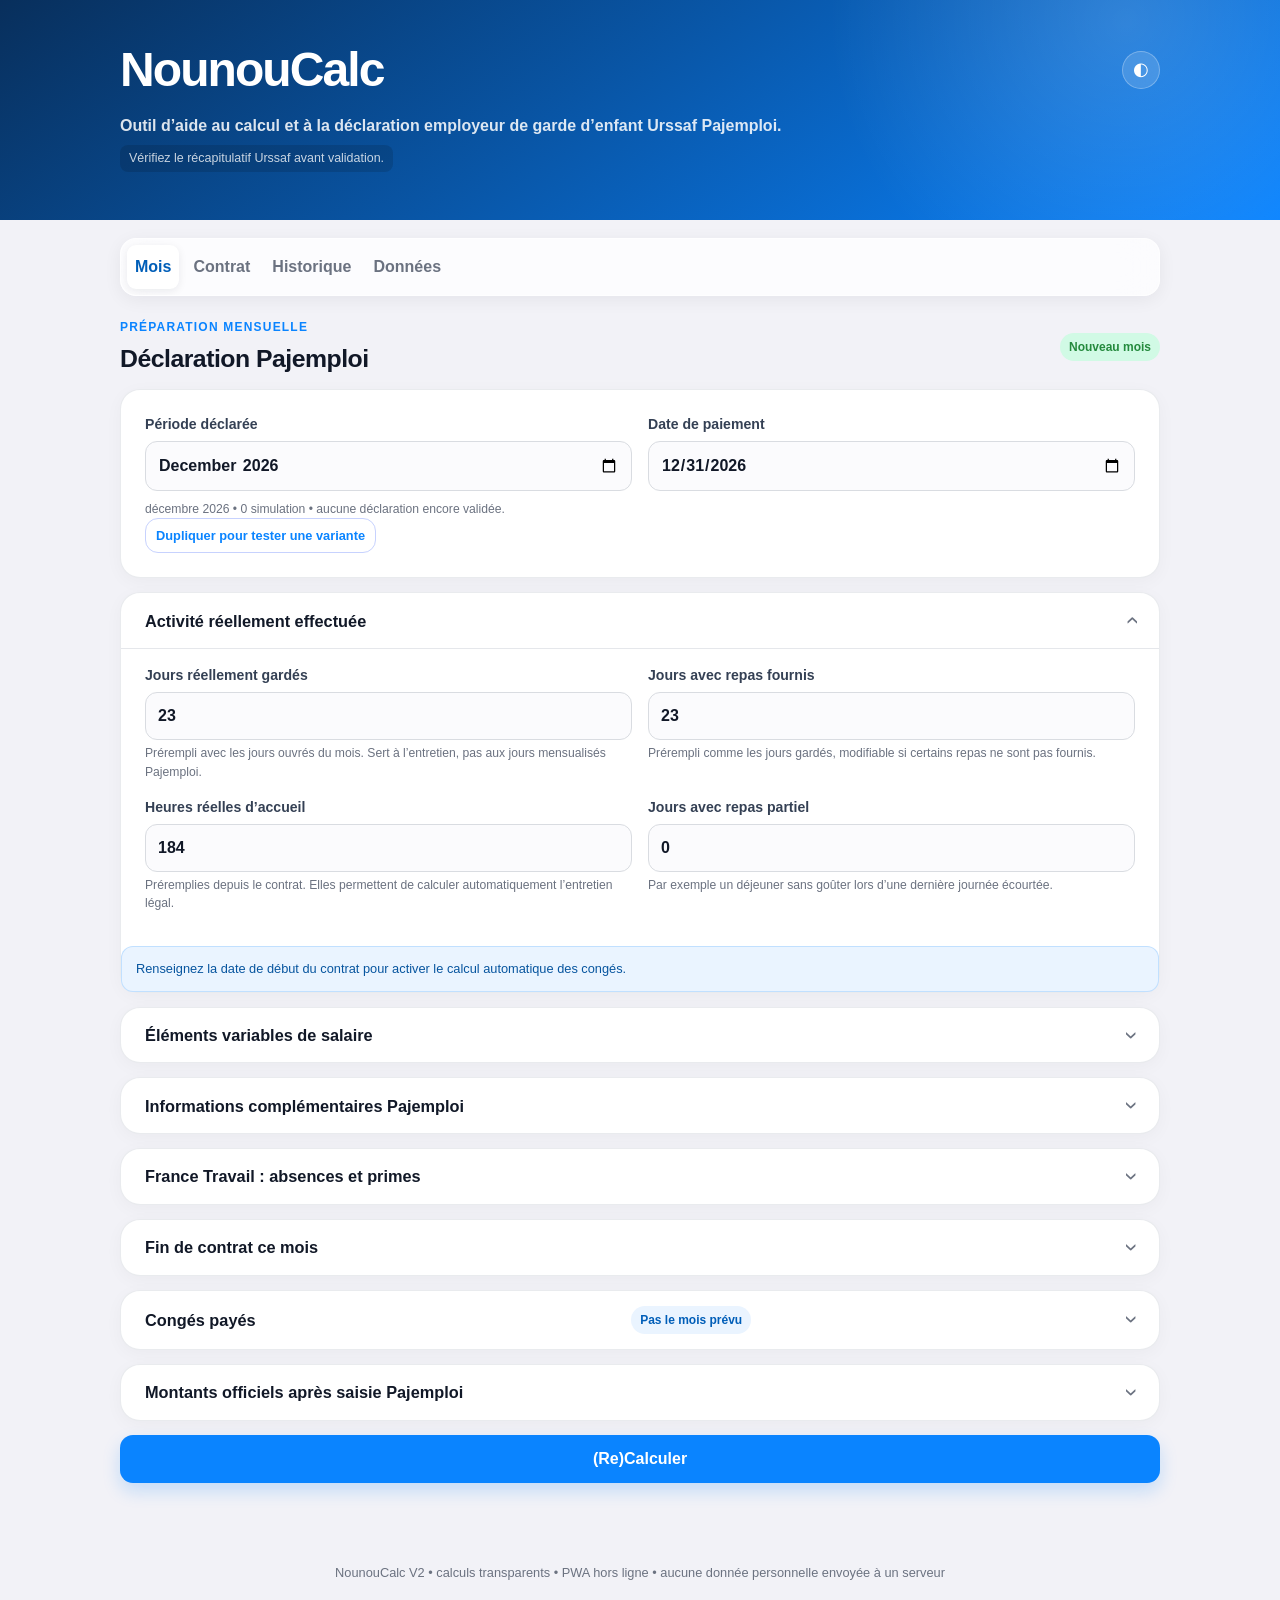
==== commit da104412: "fix: rapprocher le total avec le virement Pajemploi" ====
--- a/index.html
+++ b/index.html
@@ -263,6 +263,7 @@
               <label>Régularisation de salaire nette
                 <input id="endingRegularizationNet" type="number" min="0" step="0.01" value="0">
               </label>
+              <input id="endValuesConfirmed" type="hidden" value="no">
               <label>Heures de régularisation à ajouter
                 <input id="endingRegularizationHours" type="number" min="0" step="0.01" value="0" readonly>
                 <small>Calculées depuis les heures réelles de l’historique.</small>
@@ -319,7 +320,7 @@
       <details class="card collapsible">
         <summary>Montants officiels après saisie Pajemploi</summary>
         <div class="collapsible-body">
-        <p class="hint">Ces trois montants sont facultatifs et se recopient après la déclaration. Ils ne servent pas à confirmer une simulation.</p>
+        <p class="hint">Ces montants sont facultatifs et se recopient après la déclaration. Ils permettent notamment de rapprocher le total calculé du virement Pajemploi+ réellement reçu.</p>
         <label>Salaire brut officiel du mois <span class="optional">(facultatif)</span>
           <input id="officialGross" type="number" min="0" step="0.01" placeholder="À recopier après la déclaration">
           <small>Montant du bulletin Pajemploi. Il est utilisé pour toute la durée du contrat, mois de fin compris.</small>
@@ -330,6 +331,18 @@
           </label>
           <label>Montant réellement prélevé par Pajemploi+ <span class="optional">(après validation)</span>
             <input id="officialPajemploiDebit" type="number" min="0" step="0.01">
+          </label>
+        </div>
+        <div class="form-grid two compact-grid">
+          <label>Exonération ajoutée par Pajemploi
+            <input id="officialContributionExemption" type="number" min="0" step="0.01">
+          </label>
+          <label>Prélèvement à la source retiré
+            <input id="officialWithholdingTax" type="number" min="0" step="0.01">
+          </label>
+          <label>Somme à récupérer auprès de la salariée
+            <input id="officialEmployeeRecovery" type="number" min="0" step="0.01">
+            <small>Par exemple la correction de 0,27 € indiquée par NounouTop.</small>
           </label>
         </div>
         <label>Note du mois <span class="optional">(facultatif)</span>
@@ -413,7 +426,13 @@
           <div><span>Indemnité de repas</span><strong id="outMeals">—</strong></div>
           <div><span>Indemnités kilométriques</span><strong id="outKilometers">—</strong></div>
           <div><span>Acompte déjà versé</span><strong id="outAdvance">—</strong></div>
-          <div class="grand-total"><span>Total à verser</span><strong id="outTotal">—</strong></div>
+          <div class="grand-total"><span>Total des éléments avant calculs Pajemploi</span><strong id="outTotal">—</strong></div>
+        </div>
+
+        <div id="outPajemploiSettlementCard" class="card breakdown hidden">
+          <h3>Rapprochement avec le virement Pajemploi+</h3>
+          <div id="outPajemploiSettlement"></div>
+          <p class="hint">Pajemploi ajoute l’exonération calculée puis retire le prélèvement à la source. Le récapitulatif officiel reste la référence.</p>
         </div>
 
         <div class="card breakdown">
@@ -498,6 +517,10 @@
           <label>Majoration heures complémentaires
             <input id="complementaryMarkup" type="number" min="0" step="0.01" value="0">
             <small>Seulement si elle est écrite au contrat.</small>
+          </label>
+          <label>Salaire net mensualisé de base
+            <input id="monthlyBaseNetSalary" type="number" min="0" step="0.01" value="0">
+            <small>Montant fixe prévu au contrat. Laisser 0 pour le calculer depuis les heures et les taux.</small>
           </label>
           <label>Entretien contractuel / journée habituelle
             <input id="maintenanceRate" type="number" min="0" step="0.01" value="0">
@@ -829,6 +852,12 @@
     </article>
   </template>
 
+  <!-- Compatibilité d'une transition PWA : l'ancien script peut vivre un chargement de plus avec le nouveau HTML. -->
+  <div class="hidden" aria-hidden="true">
+    <button id="recalculateEndButton" type="button" tabindex="-1"></button>
+    <button id="calculateEndButton" type="button" tabindex="-1"></button>
+  </div>
+
   <script type="module" src="app.js"></script>
 </body>
 </html>
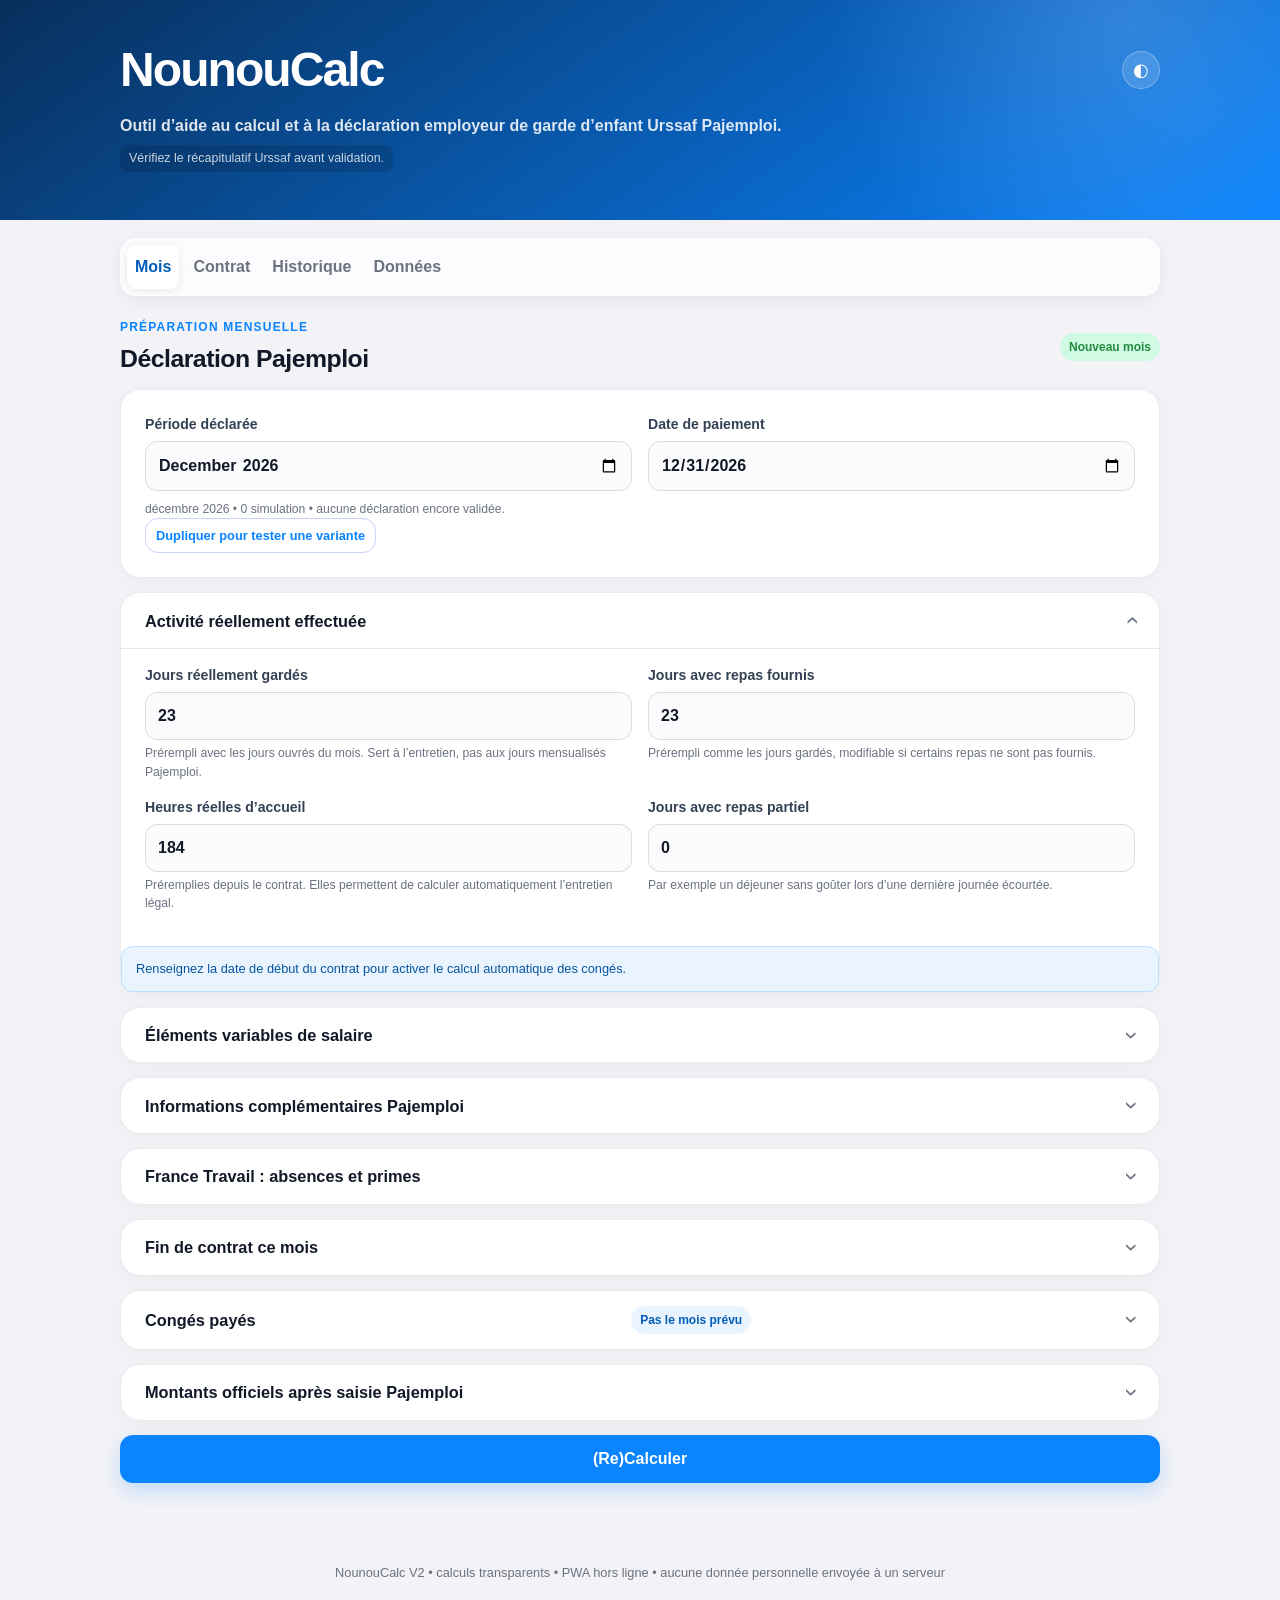
==== commit ffe125e7: "fix: intégrer le décompte officiel Pajemploi" ====
--- a/index.html
+++ b/index.html
@@ -340,9 +340,15 @@
           <label>Prélèvement à la source retiré
             <input id="officialWithholdingTax" type="number" min="0" step="0.01">
           </label>
+          <label>Montant total des cotisations
+            <input id="officialTotalContributions" type="number" min="0" step="0.01">
+          </label>
+          <label>Cotisations prises en charge par la CAF/MSA
+            <input id="officialCoveredContributions" type="number" min="0" step="0.01">
+          </label>
           <label>Somme à récupérer auprès de la salariée
             <input id="officialEmployeeRecovery" type="number" min="0" step="0.01">
-            <small>Par exemple la correction de 0,27 € indiquée par NounouTop.</small>
+            <small>Uniquement si Pajemploi demande réellement une régularisation séparée.</small>
           </label>
         </div>
         <label>Note du mois <span class="optional">(facultatif)</span>
@@ -432,7 +438,7 @@
         <div id="outPajemploiSettlementCard" class="card breakdown hidden">
           <h3>Rapprochement avec le virement Pajemploi+</h3>
           <div id="outPajemploiSettlement"></div>
-          <p class="hint">Pajemploi ajoute l’exonération calculée puis retire le prélèvement à la source. Le récapitulatif officiel reste la référence.</p>
+          <p class="hint">Le virement à la salariée, le CMG total et votre reste à charge sont des montants différents. Le récapitulatif officiel Pajemploi reste la référence.</p>
         </div>
 
         <div class="card breakdown">
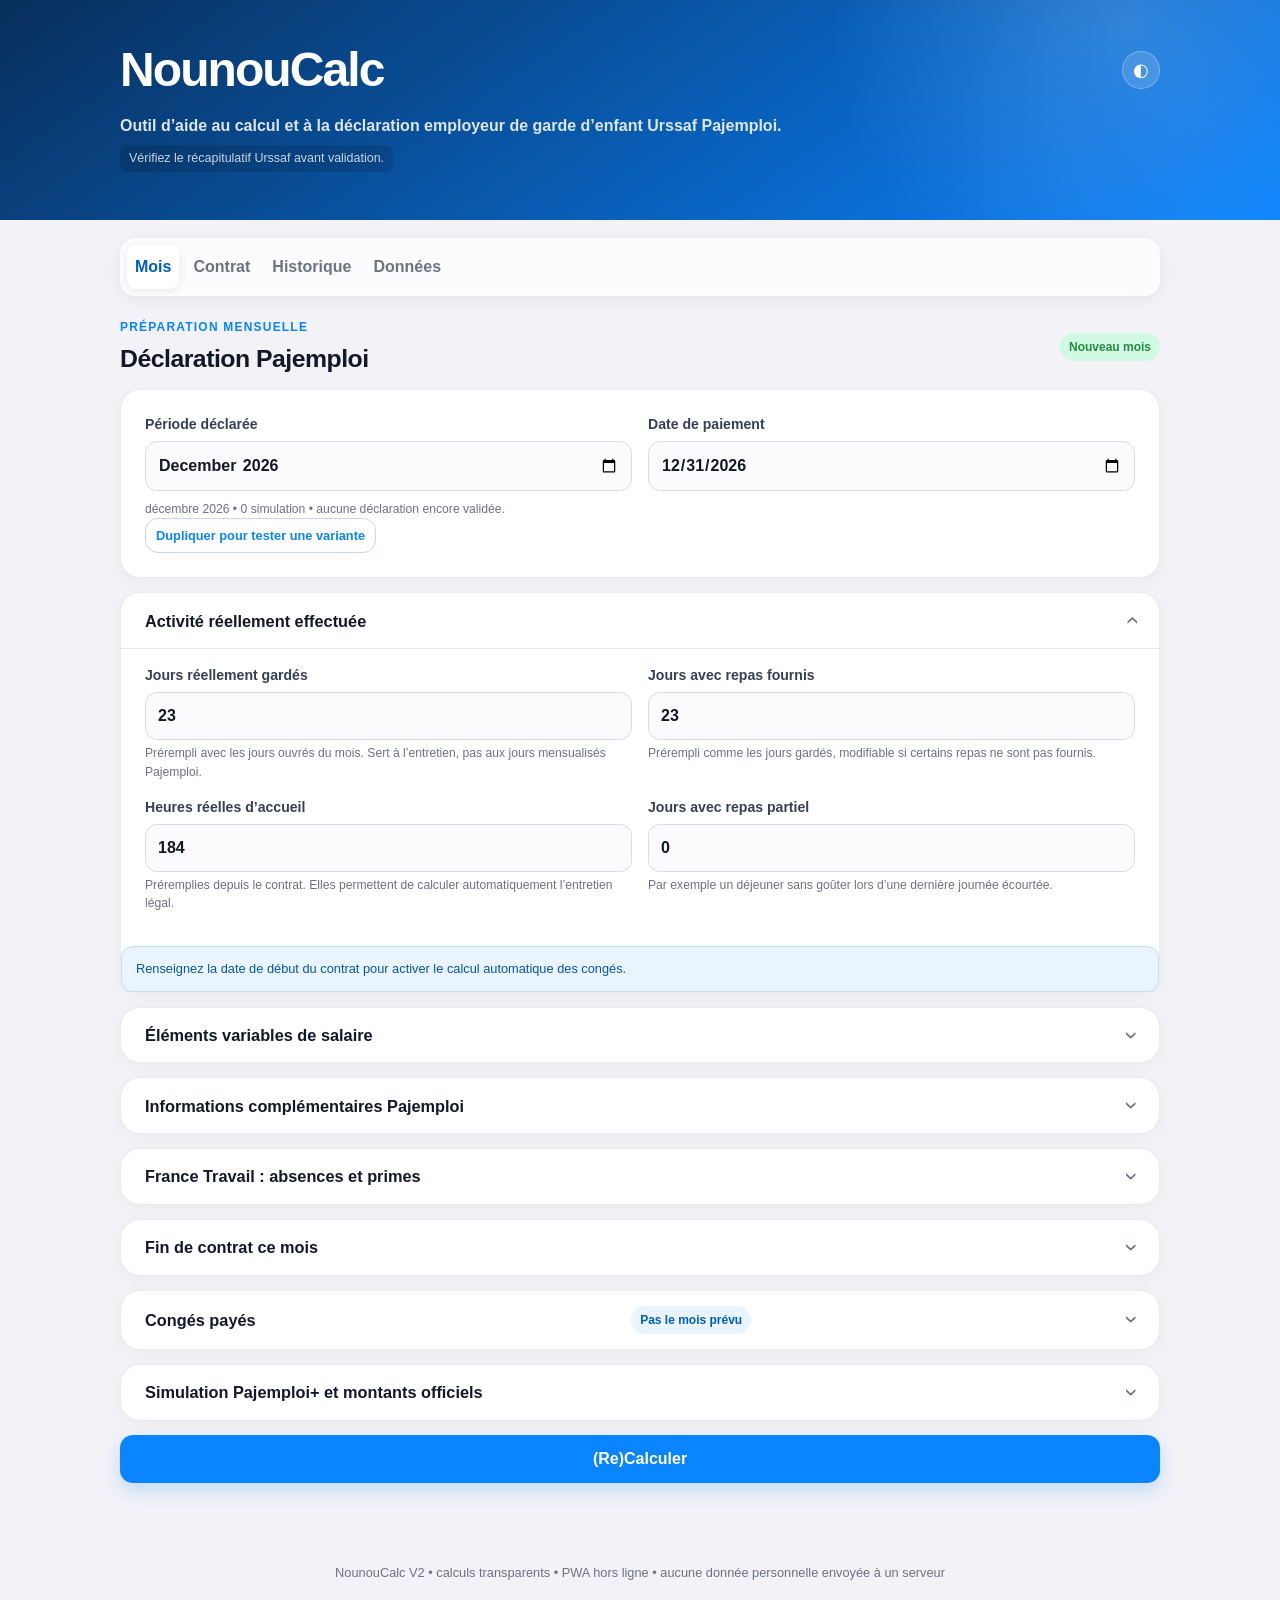
==== commit 623b5c23: "fix: generaliser les calculs Pajemploi et CMG" ====
--- a/index.html
+++ b/index.html
@@ -318,9 +318,9 @@
       </details>
 
       <details class="card collapsible">
-        <summary>Montants officiels après saisie Pajemploi</summary>
+        <summary>Simulation Pajemploi+ et montants officiels</summary>
         <div class="collapsible-body">
-        <p class="hint">Ces montants sont facultatifs et se recopient après la déclaration. Ils permettent notamment de rapprocher le total calculé du virement Pajemploi+ réellement reçu.</p>
+        <p class="hint">Le taux permet une simulation du prélèvement à la source. Les autres montants, facultatifs, se recopient après la déclaration pour rapprocher l’estimation du décompte réellement produit par Pajemploi+.</p>
         <label>Salaire brut officiel du mois <span class="optional">(facultatif)</span>
           <input id="officialGross" type="number" min="0" step="0.01" placeholder="À recopier après la déclaration">
           <small>Montant du bulletin Pajemploi. Il est utilisé pour toute la durée du contrat, mois de fin compris.</small>
@@ -334,11 +334,17 @@
           </label>
         </div>
         <div class="form-grid two compact-grid">
+          <label>Taux de prélèvement à la source connu (%)
+            <input id="withholdingTaxRate" type="number" min="0" max="100" step="0.001">
+            <small>Pour la simulation uniquement. Le taux transmis à Pajemploi par la DGFiP reste prioritaire.</small>
+          </label>
           <label>Exonération ajoutée par Pajemploi
             <input id="officialContributionExemption" type="number" min="0" step="0.01">
+            <small>À recopier seulement après la déclaration.</small>
           </label>
           <label>Prélèvement à la source retiré
             <input id="officialWithholdingTax" type="number" min="0" step="0.01">
+            <small>À recopier seulement après la déclaration.</small>
           </label>
           <label>Montant total des cotisations
             <input id="officialTotalContributions" type="number" min="0" step="0.01">
@@ -436,7 +442,7 @@
         </div>
 
         <div id="outPajemploiSettlementCard" class="card breakdown hidden">
-          <h3>Rapprochement avec le virement Pajemploi+</h3>
+          <h3 id="outPajemploiSettlementTitle">Estimation Pajemploi+</h3>
           <div id="outPajemploiSettlement"></div>
           <p class="hint">Le virement à la salariée, le CMG total et votre reste à charge sont des montants différents. Le récapitulatif officiel Pajemploi reste la référence.</p>
         </div>
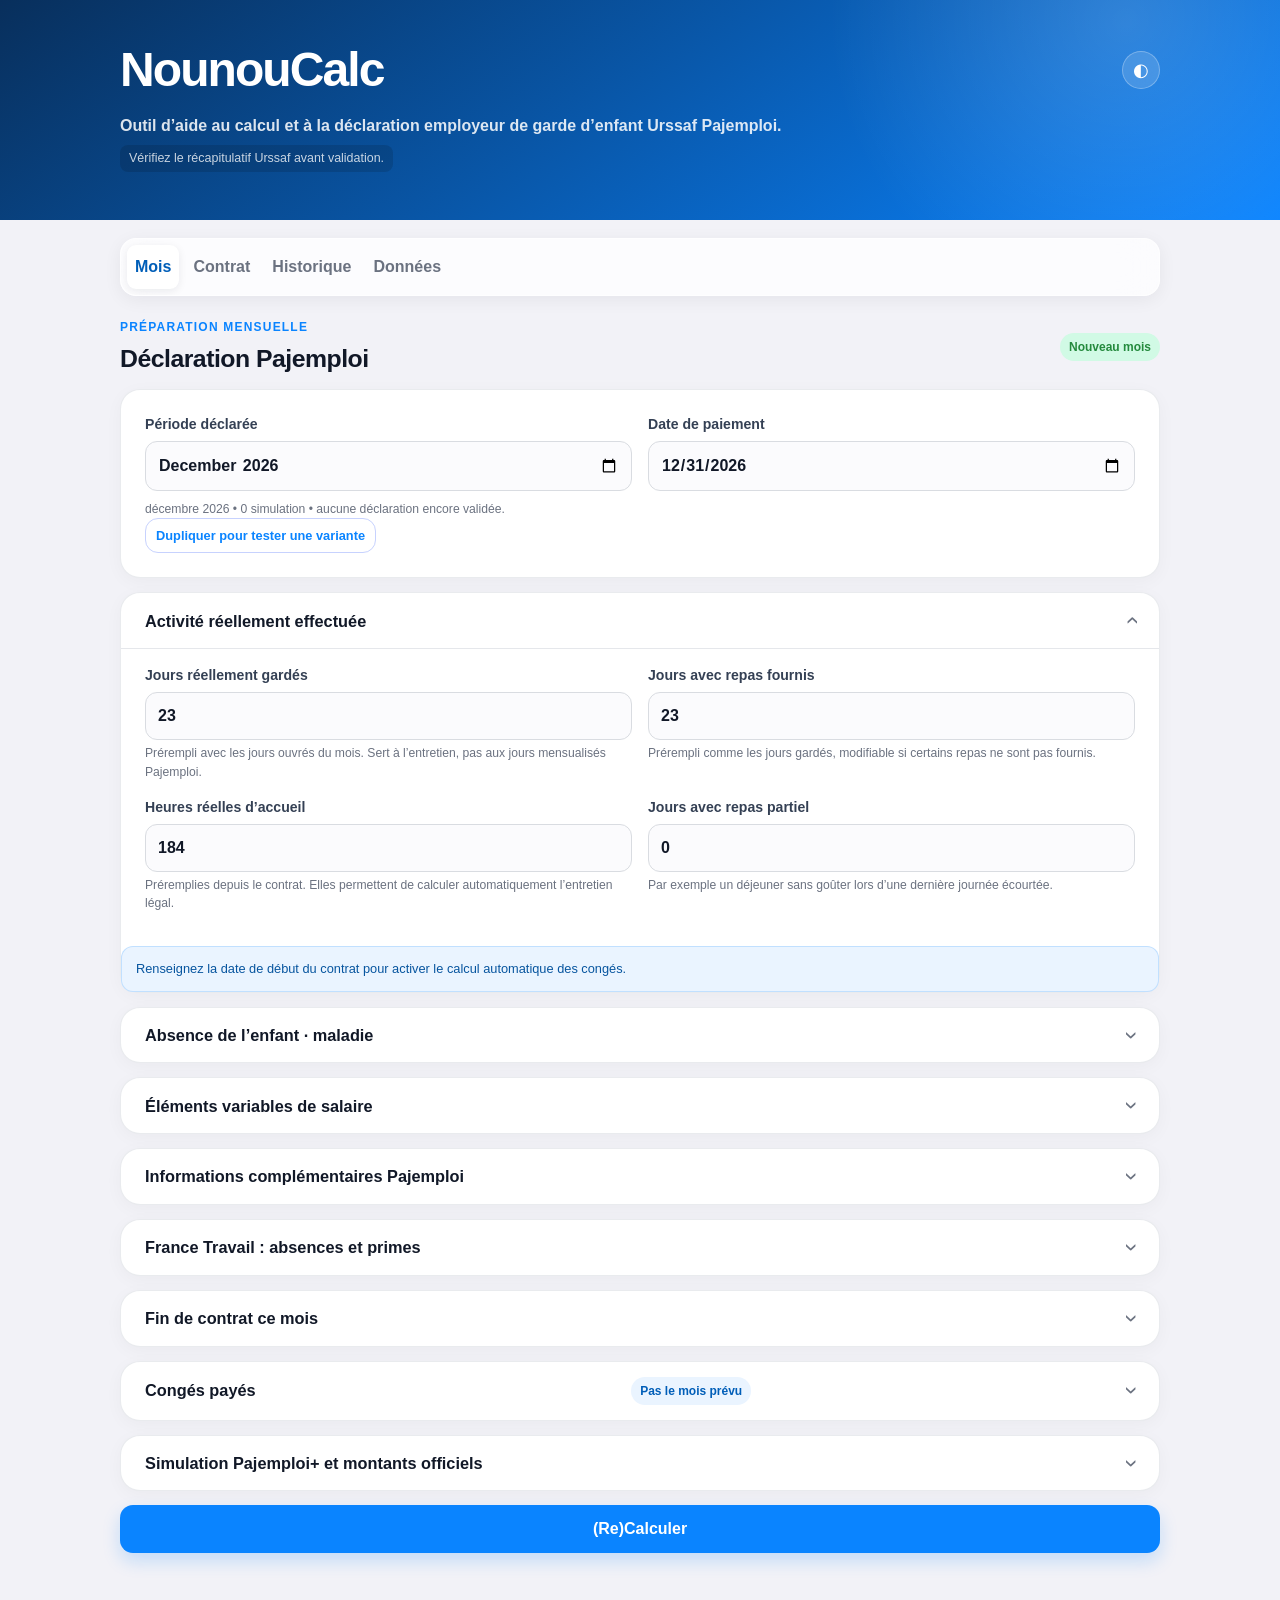
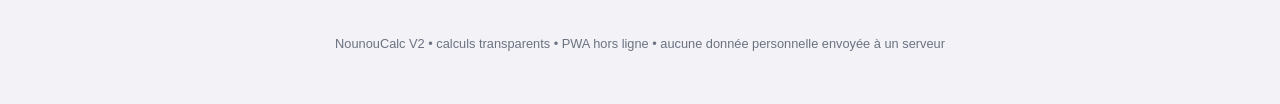
==== commit 01666c51: "feat: gerer les absences enfant et plusieurs contrats" ====
--- a/index.html
+++ b/index.html
@@ -100,6 +100,34 @@
         <p id="automaticLeaveInfo" class="auto-info"></p>
       </details>
 
+      <details class="card collapsible" id="childAbsenceCard">
+        <summary>Absence de l’enfant · maladie</summary>
+        <div class="collapsible-body">
+          <p class="hint">Sans justificatif, une absence imprévue reste rémunérée. Avec certificat médical ou hospitalisation, l’application calcule la déduction et suit le plafond sur l’année anniversaire du contrat.</p>
+          <div class="form-grid two compact-grid">
+            <label>Situation
+              <select id="childAbsenceKind">
+                <option value="none">Aucune</option>
+                <option value="short">Maladie courte de l’enfant</option>
+                <option value="long">Maladie / hospitalisation continue</option>
+                <option value="other">Autre absence imprévue · salaire maintenu</option>
+              </select>
+            </label>
+            <label>Justificatif reçu
+              <select id="childAbsenceProof"><option value="no">Non</option><option value="yes">Oui</option></select>
+            </label>
+            <label>Début de l’absence<input id="childAbsenceStartDate" type="date"></label>
+            <label>Fin de l’absence<input id="childAbsenceEndDate" type="date"></label>
+            <label>Jours d’accueil prévus mais non assurés<input id="childAbsenceDays" type="number" min="0" step="0.5" value="0"></label>
+            <label>Heures d’accueil prévues mais non assurées<input id="childAbsenceHours" type="number" min="0" step="0.25" value="0"></label>
+            <label>Jours d’accueil prévus ce mois<input id="plannedDaysInMonth" type="number" min="0" step="0.5"></label>
+            <label>Heures d’accueil prévues ce mois<input id="scheduledHoursInMonth" type="number" min="0" step="0.25"></label>
+          </div>
+          <p id="childAbsenceInfo" class="auto-info" aria-live="polite"></p>
+          <p class="hint">Pour un planning irrégulier, ajustez les heures prévues et absentes. Les jours réellement gardés, repas et heures réelles restent modifiables séparément.</p>
+        </div>
+      </details>
+
       <details class="card collapsible">
         <summary>Éléments variables de salaire</summary>
         <div class="form-grid two compact-grid collapsible-body">
@@ -111,9 +139,9 @@
             <input id="extraMajorHours" type="number" min="0" step="0.25" value="0">
             <small>Heures réellement faites au-delà de 45 h, hors base mensualisée.</small>
           </label>
-          <label>Déduction d’absence nette
+          <label>Autre déduction exceptionnelle nette
             <input id="absenceDeductionNet" type="number" min="0" step="0.01" value="0">
-            <small>À calculer selon la déduction conventionnelle.</small>
+            <small>Facultatif ; la maladie de l’enfant est calculée automatiquement ci-dessus.</small>
           </label>
           <label>Autre élément de salaire net
             <input id="otherSalaryNet" type="number" step="0.01" value="0">
@@ -475,6 +503,16 @@
       </div>
 
       <div class="card">
+        <div class="form-grid two compact-grid contract-picker">
+          <label>Contrat affiché
+            <select id="activeContractSelect" aria-label="Choisir un contrat"></select>
+          </label>
+          <button id="newContractButton" class="button ghost" type="button">+ Nouveau contrat</button>
+        </div>
+        <p class="hint">Chaque nounou conserve son contrat, ses simulations et ses déclarations validées. L’export JSON contient tous les contrats.</p>
+      </div>
+
+      <div class="card">
         <h3>Contrat</h3>
         <div class="form-grid two">
           <label>Date de début du contrat
@@ -808,9 +846,11 @@
           <span class="calculation-rule-number">9</span>
           <div>
             <h3>Absence non rémunérée</h3>
-            <p>La déduction ne se fait pas avec une simple valeur journalière moyenne. Elle compare les heures d’absence aux heures qui auraient réellement dû être effectuées dans le mois.</p>
-            <div class="formula-chip">Salaire mensualisé − (salaire mensualisé × heures d’absence ÷ heures prévues dans le mois)</div>
-            <a href="https://www.urssaf.fr/accueil/particulier/particulier-employeur/embaucher-un-salarie/contrat-travail-salarie-domicile.html" target="_blank" rel="noopener noreferrer">Voir la formule officielle Urssaf <span aria-hidden="true">↗</span></a>
+            <p>Si l’enfant est malade, une absence imprévue reste payée, sauf justificatif médical remis à la nounou. La déduction est limitée à 5 jours courts ou à 14 jours calendaires consécutifs sur l’année anniversaire du contrat.</p>
+            <p>Pour 46 semaines ou moins, on rapporte les jours déductibles aux jours réellement prévus ce mois. Pour 52 semaines, on utilise les heures prévues.</p>
+            <div class="formula-chip">Déduction = salaire mensualisé × jours déductibles ÷ jours prévus (≤ 46 semaines), ou × heures déductibles ÷ heures prévues (52 semaines)</div>
+            <a href="https://www.legifrance.gouv.fr/conv_coll/article/KALIARTI000043942278" target="_blank" rel="noopener noreferrer">Lire l’article 105 de la convention <span aria-hidden="true">↗</span></a>
+            <a href="https://www.urssaf.fr/accueil/particulier/particulier-employeur/gerer-les-absences/absences-salaries-domicile.html" target="_blank" rel="noopener noreferrer">Voir les exemples officiels Urssaf <span aria-hidden="true">↗</span></a>
           </div>
         </article>
 
--- a/styles.css
+++ b/styles.css
@@ -322,6 +322,8 @@
 .form-grid { display: grid; gap: 16px; }
 .form-grid.two { grid-template-columns: repeat(2, minmax(0, 1fr)); }
 .form-grid.three { grid-template-columns: repeat(3, minmax(0, 1fr)); }
+.contract-picker { align-items: end; }
+.contract-picker .button { margin-bottom: 0; }
 label { display: block; color: #344054; font-size: .88rem; font-weight: 700; }
 .check-line { display: flex; align-items: center; gap: 10px; margin-bottom: 16px; padding: 12px; border-radius: 10px; background: #f8fafc; }
 .check-line input { width: 20px; height: 20px; margin: 0; }
